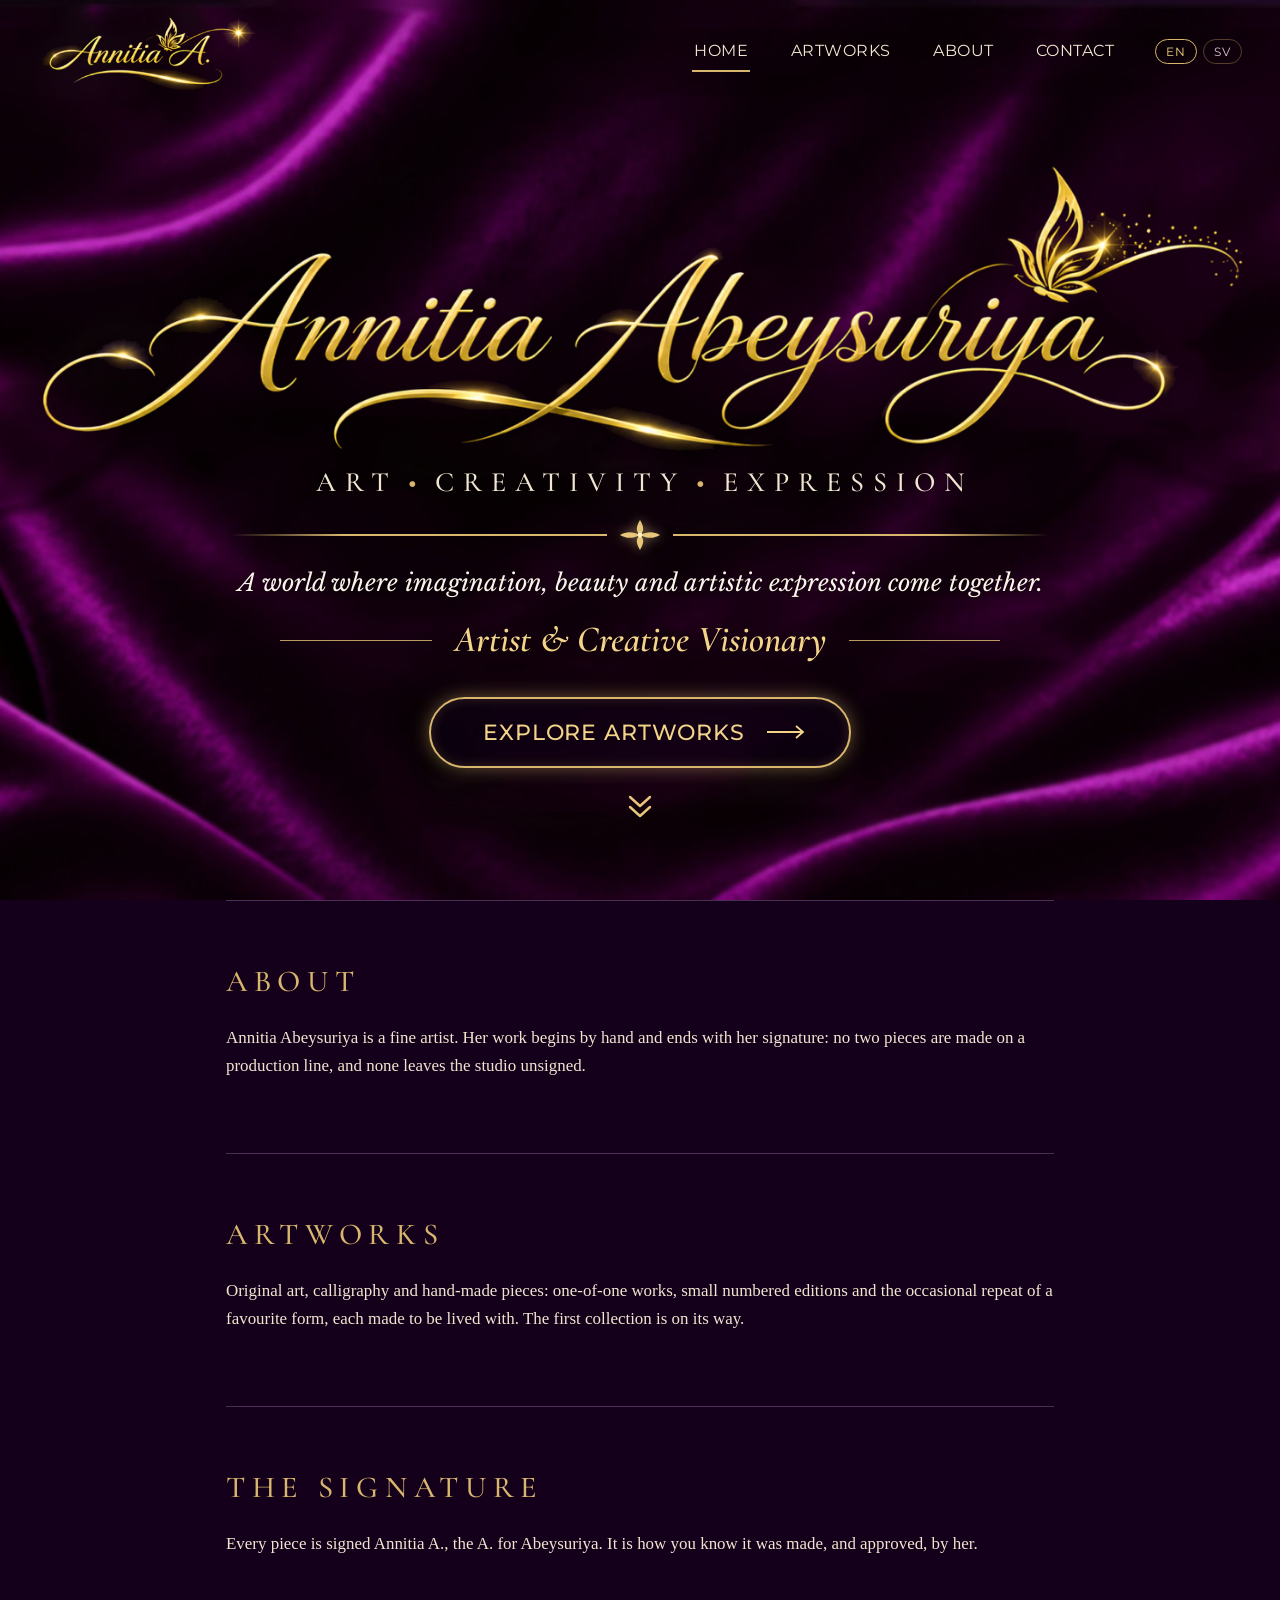
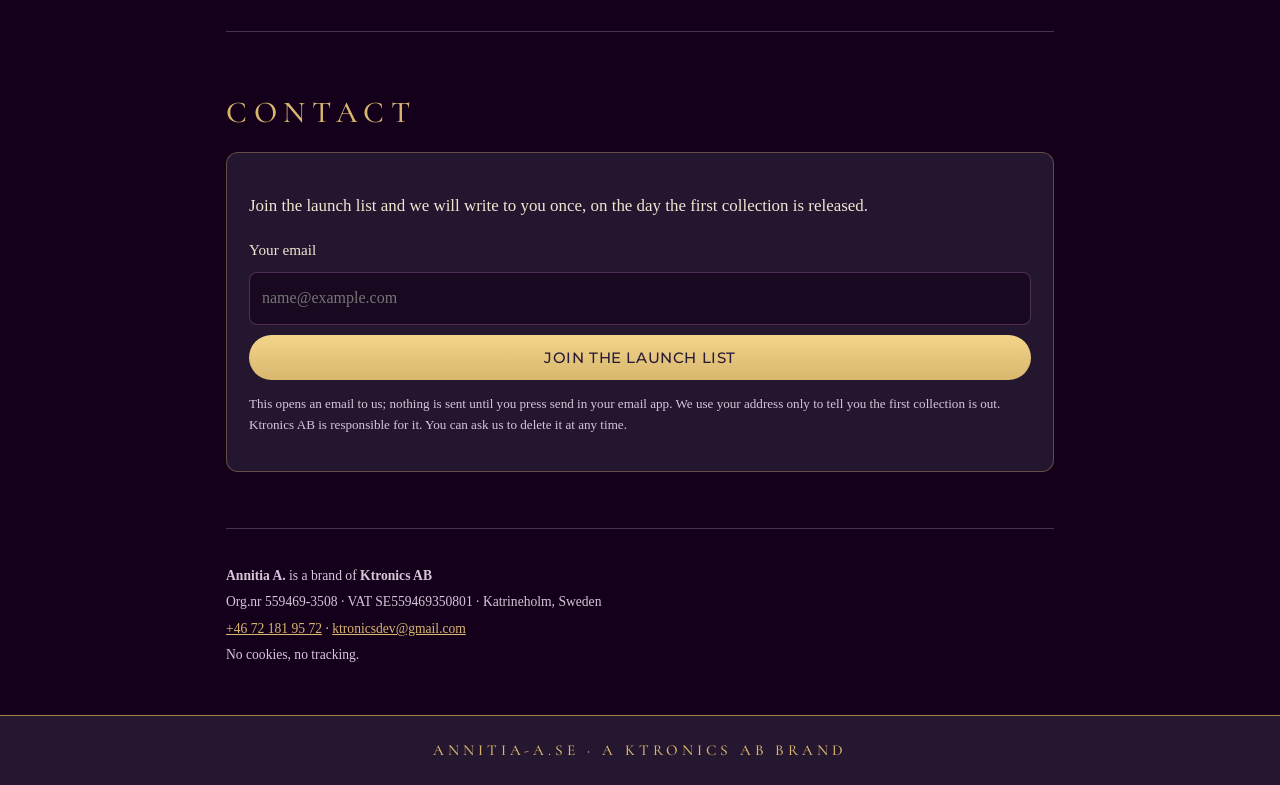
==== index.html @ 3775b886 "Main address annitia-a.se (www redirects); shown in the bottom band" ====
<!doctype html>
<html lang="en">
<head>
<meta charset="utf-8">
<meta name="viewport" content="width=device-width, initial-scale=1">
<meta name="theme-color" content="#291B35">
<title>Annitia A. | Annitia Abeysuriya, artist</title>
<meta name="description" content="Annitia A. is the art brand of Annitia Abeysuriya: art, creativity, expression. Original art, calligraphy and hand-made pieces, each one signed. The first collection is on its way. A brand of Ktronics AB, Sweden.">
<meta property="og:title" content="Annitia A. | Annitia Abeysuriya, artist">
<meta property="og:description" content="Art · Creativity · Expression. A world where imagination, beauty and artistic expression come together.">
<meta property="og:type" content="website">
<meta property="og:image" content="https://annitia-a.se/assets/og.jpg">
<meta property="og:image:width" content="1200">
<meta property="og:image:height" content="630">
<meta name="twitter:card" content="summary_large_image">
<meta property="og:url" content="https://annitia-a.se/">
<link rel="canonical" href="https://annitia-a.se/">
<link rel="preload" href="assets/name.webp" as="image" type="image/webp">
<link rel="preload" href="assets/fonts/cormorant-garamond-latin-500-normal.woff2" as="font" type="font/woff2" crossorigin>
<link rel="icon" href="assets/favicon.svg" type="image/svg+xml">
<style>
  @font-face { font-family: "Montserrat"; font-weight: 400; font-style: normal; font-display: swap; src: url("assets/fonts/montserrat-latin-400-normal.woff2") format("woff2"); }
  @font-face { font-family: "Montserrat"; font-weight: 500; font-style: normal; font-display: swap; src: url("assets/fonts/montserrat-latin-500-normal.woff2") format("woff2"); }
  @font-face { font-family: "Cormorant Garamond"; font-weight: 500; font-style: normal; font-display: swap; src: url("assets/fonts/cormorant-garamond-latin-500-normal.woff2") format("woff2"); }
  @font-face { font-family: "Cormorant Garamond"; font-weight: 600; font-style: italic; font-display: swap; src: url("assets/fonts/cormorant-garamond-latin-600-italic.woff2") format("woff2"); }
  @font-face { font-family: "Libre Baskerville"; font-weight: 400; font-style: italic; font-display: swap; src: url("assets/fonts/libre-baskerville-latin-400-italic.woff2") format("woff2"); }

  :root {
    --plum: #291B35;
    --amethyst: #56365F;
    --gold: #D8B66E;
    --gold-hi: #F3D58A;
    --ivory: #F0E5D1;
    --muted: #d6c6d8;
    --line: rgba(86,54,95,.85);
    --sans: "Montserrat", "Segoe UI", Arial, sans-serif;
    --caps: "Cormorant Garamond", Garamond, Georgia, serif;
    --ital: "Libre Baskerville", Georgia, serif;
  }
  * { box-sizing: border-box; }
  html { scroll-behavior: smooth; background: #14001a; }
  body { margin: 0; color: var(--ivory); font-family: Georgia, "Times New Roman", serif; line-height: 1.65; -webkit-text-size-adjust: 100%; }
  body::before { content: ""; position: fixed; inset: 0; z-index: -1; background: url("assets/velvet.jpg") center/cover no-repeat; }
  @media (max-aspect-ratio: 1/1) { body::before { background-image: url("assets/velvet-portrait.jpg"); } }
  a { color: var(--gold); }
  [hidden] { display: none !important; }

  /* header and nav, laid over the hero */
  .site { position: absolute; top: 0; left: 0; right: 0; z-index: 5; display: flex; align-items: center; justify-content: space-between; padding: 14px clamp(16px, 3vw, 40px); }
  .site .logo { display: block; width: clamp(130px, 17vw, 250px); }
  .site .logo img { display: block; width: 100%; height: auto; }
  .nav { display: flex; align-items: center; gap: clamp(18px, 3vw, 44px); }
  .nav a { font-family: var(--sans); font-weight: 400; font-size: 1.02rem; letter-spacing: .03em; text-transform: uppercase; color: var(--ivory); text-decoration: none; padding: 6px 2px; border-bottom: 2px solid transparent; }
  .nav a:hover, .nav a[aria-current="page"] { border-bottom-color: var(--gold); }
  .lang { display: flex; gap: 6px; }
  .lang button { font-family: var(--sans); font-size: .75rem; letter-spacing: .08em; background: none; color: var(--muted); border: 1px solid rgba(216,182,110,.35); border-radius: 999px; padding: 4px 10px; cursor: pointer; }
  .lang button[aria-pressed="true"] { color: var(--gold-hi); border-color: var(--gold); }
  .menu-btn { display: none; background: none; border: 0; padding: 8px; cursor: pointer; }
  .menu-btn span { display: block; width: 28px; height: 2px; margin: 6px 0; background: var(--ivory); }
  @media (max-width: 820px) {
    .menu-btn { display: block; }
    .nav { display: none; position: absolute; top: 100%; right: 12px; left: 12px; flex-direction: column; align-items: stretch; gap: 0; padding: 10px 18px 16px; background: rgba(28,4,36,.96); border: 1px solid rgba(216,182,110,.35); border-radius: 12px; }
    .nav.open { display: flex; }
    .nav a { padding: 12px 0; border-bottom: 1px solid rgba(86,54,95,.7); }
    .nav a[aria-current="page"] { border-bottom-color: rgba(86,54,95,.7); color: var(--gold-hi); }
    .lang { padding-top: 12px; }
  }

  /* hero: the name alone in the middle row = the centre of the first screen */
  .hero { min-height: 100svh; display: flex; flex-direction: column; align-items: center; justify-content: center; padding: 104px 16px 28px; text-align: center; }
  .hero h1 { margin: 0; width: min(100%, 1240px, calc((100svh - 450px) * 4.1)); min-width: min(100%, 520px); line-height: 0; }
  .hero h1 img { width: 100%; height: auto; }
  .hero .under { display: flex; flex-direction: column; align-items: center; width: min(100%, 900px); }
  .caps { margin: 4px 0 0; font-family: var(--caps); font-weight: 500; font-size: clamp(.95rem, 2.3vw, 1.75rem); letter-spacing: .32em; text-transform: uppercase; color: var(--ivory); padding-left: .32em; }
  .caps .dot { color: var(--gold); padding: 0 .35em; }
  .orn { display: flex; align-items: center; width: min(100%, 820px); margin: 14px 0 12px; }
  .orn::before, .orn::after { content: ""; flex: 1; height: 1.5px; background: linear-gradient(90deg, transparent, var(--gold) 30%, var(--gold)); }
  .orn::after { background: linear-gradient(90deg, var(--gold), var(--gold) 70%, transparent); }
  .orn svg { width: 46px; height: 32px; margin: 0 10px; flex: none; filter: drop-shadow(0 0 6px rgba(243,213,138,.6)); }
  .lede { margin: 0; font-family: var(--ital); font-style: italic; font-size: clamp(.98rem, 1.85vw, 1.5rem); color: #fbf4ea; text-shadow: 0 1px 2px rgba(0,0,0,.5); }
  .role { display: flex; align-items: center; gap: 22px; width: min(100%, 720px); margin: 8px 0 26px; font-family: var(--caps); font-style: italic; font-weight: 600; font-size: clamp(1.35rem, 2.9vw, 2.3rem); color: var(--gold-hi); white-space: nowrap; }
  .role::before, .role::after { content: ""; flex: 1; height: 1.5px; background: var(--gold); opacity: .85; }
  .cta { display: inline-flex; align-items: center; gap: 22px; font-family: var(--sans); font-weight: 500; font-size: clamp(1rem, 1.7vw, 1.35rem); letter-spacing: .04em; text-transform: uppercase; color: var(--gold-hi); text-decoration: none; padding: 16px 44px 16px 52px; border-radius: 999px; border: 2px solid var(--gold); background: rgba(18,0,24,.55); box-shadow: 0 0 18px rgba(216,182,110,.45), inset 0 0 12px rgba(216,182,110,.18); transition: box-shadow .2s, background .2s; }
  .cta:hover { background: rgba(41,27,53,.75); box-shadow: 0 0 26px rgba(243,213,138,.7), inset 0 0 14px rgba(216,182,110,.25); }
  .cta svg { width: 38px; height: 14px; }
  .down { display: block; margin-top: 22px; width: 34px; height: 34px; }
  @media (max-width: 560px) {
    .hero { padding-top: 90px; }
    .caps { letter-spacing: .2em; padding-left: .2em; }
    .role { gap: 12px; margin-bottom: 20px; }
    .cta { padding: 13px 26px 13px 32px; gap: 14px; }
  }

  /* content below the hero */
  .wrap { max-width: 860px; margin: 0 auto; padding: 0 16px; }
  section { padding: 56px 0; border-top: 1px solid var(--line); }
  h2 { font-family: var(--caps); font-weight: 500; font-size: clamp(1.4rem, 3vw, 1.9rem); letter-spacing: .22em; text-transform: uppercase; margin: 0 0 14px; color: var(--gold); }
  section p { font-size: 1.06rem; color: var(--ivory); }
  .card { background: rgba(41,27,53,.84); border: 1px solid rgba(216,182,110,.35); border-radius: 12px; padding: 22px; }
  form { display: flex; flex-direction: column; gap: 10px; }
  label { font-size: .95rem; }
  input[type=email] { font: inherit; padding: 12px; border-radius: 8px; border: 1px solid var(--line); background: rgba(18,0,24,.6); color: var(--ivory); width: 100%; }
  .btn { font-family: var(--sans); font-weight: 500; letter-spacing: .04em; text-transform: uppercase; font-size: .95rem; cursor: pointer; color: var(--plum); background: linear-gradient(180deg, var(--gold-hi), var(--gold)); border: 0; border-radius: 999px; padding: 13px 18px; }
  .small { font-size: .82rem !important; color: var(--muted) !important; }
  footer { padding: 32px 0 44px; font-size: .85rem; color: var(--muted); border-top: 1px solid var(--line); }
  footer p { margin: 4px 0; }
  .band { padding: 22px 16px; text-align: center; border-top: 1px solid #a8853f; background: rgba(41,27,53,.86); font-family: var(--caps); font-weight: 500; letter-spacing: .26em; text-transform: uppercase; font-size: .95rem; color: var(--gold); }
</style>
</head>
<body id="top">
<header class="site">
  <a class="logo" href="#top" aria-label="Annitia A., home"><img src="assets/logo-a.webp" width="345" height="120" alt="Annitia A."></a>
  <button class="menu-btn" type="button" aria-label="Menu" aria-expanded="false" aria-controls="nav"><span></span><span></span><span></span></button>
  <nav class="nav" id="nav">
    <a href="#top" aria-current="page" data-en="Home" data-sv="Hem">Home</a>
    <a href="#work" data-en="Artworks" data-sv="Verk">Artworks</a>
    <a href="#about" data-en="About" data-sv="Om">About</a>
    <a href="#join" data-en="Contact" data-sv="Kontakt">Contact</a>
    <div class="lang" role="group" aria-label="Language">
      <button type="button" id="b-en" aria-pressed="true">EN</button>
      <button type="button" id="b-sv" aria-pressed="false">SV</button>
    </div>
  </nav>
</header>

<main>
  <div class="hero">
    <h1><img src="assets/name.webp" width="1445" height="353" alt="Annitia Abeysuriya" fetchpriority="high"></h1>
    <div class="under">
      <p class="caps"><span data-en="Art" data-sv="Konst">Art</span><span class="dot">•</span><span data-en="Creativity" data-sv="Kreativitet">Creativity</span><span class="dot">•</span><span data-en="Expression" data-sv="Uttryck">Expression</span></p>
      <div class="orn" aria-hidden="true">
        <svg viewBox="0 0 46 32"><g fill="#E9C77A"><path d="M23 1 C27 8 27.5 12 23 16 C18.5 12 19 8 23 1Z"/><path d="M23 31 C19 24 18.5 20 23 16 C27.5 20 27 24 23 31Z"/><path d="M3 16 C9 12.5 15 12 23 16 C15 20 9 19.5 3 16Z"/><path d="M43 16 C37 19.5 31 20 23 16 C31 12 37 12.5 43 16Z"/><circle cx="23" cy="16" r="2.4" fill="#FFF1C4"/></g></svg>
      </div>
      <p class="lede" data-en="A world where imagination, beauty and artistic expression come together." data-sv="En värld där fantasi, skönhet och konstnärligt uttryck möts.">A world where imagination, beauty and artistic expression come together.</p>
      <p class="role" data-en="Artist &amp; Creative Visionary" data-sv="Konstnär &amp; kreativ visionär">Artist &amp; Creative Visionary</p>
      <a class="cta" href="#work"><span data-en="Explore artworks" data-sv="Upptäck verken">Explore artworks</span><svg viewBox="0 0 38 14" aria-hidden="true"><path d="M0 7 H35 M29 1 L36 7 L29 13" fill="none" stroke="#F3D58A" stroke-width="1.8"/></svg></a>
      <a class="down" href="#about" aria-label="Scroll down"><svg viewBox="0 0 34 34" aria-hidden="true"><path d="M7 7 L17 16 L27 7 M7 17 L17 26 L27 17" fill="none" stroke="#E9C77A" stroke-width="2.4" stroke-linecap="round" stroke-linejoin="round"/></svg></a>
    </div>
  </div>

  <div class="wrap">
    <section id="about">
      <h2 data-en="About" data-sv="Om">About</h2>
      <p data-en="Annitia Abeysuriya is a fine artist. Her work begins by hand and ends with her signature: no two pieces are made on a production line, and none leaves the studio unsigned."
         data-sv="Annitia Abeysuriya är konstnär. Hennes arbete börjar för hand och slutar med hennes signatur: inga två verk görs på löpande band, och inget lämnar ateljén osignerat.">Annitia Abeysuriya is a fine artist. Her work begins by hand and ends with her signature: no two pieces are made on a production line, and none leaves the studio unsigned.</p>
    </section>

    <section id="work">
      <h2 data-en="Artworks" data-sv="Verk">Artworks</h2>
      <p data-en="Original art, calligraphy and hand-made pieces: one-of-one works, small numbered editions and the occasional repeat of a favourite form, each made to be lived with. The first collection is on its way."
         data-sv="Originalkonst, kalligrafi och handgjorda verk: unika verk, små numrerade upplagor och ibland en återkomst av en älskad form, alla gjorda för att levas med. Den första kollektionen är på väg.">Original art, calligraphy and hand-made pieces: one-of-one works, small numbered editions and the occasional repeat of a favourite form, each made to be lived with. The first collection is on its way.</p>
    </section>

    <section id="signature">
      <h2 data-en="The signature" data-sv="Signaturen">The signature</h2>
      <p data-en="Every piece is signed Annitia A., the A. for Abeysuriya. It is how you know it was made, and approved, by her."
         data-sv="Varje verk är signerat Annitia A., där A. står för Abeysuriya. Så vet du att det är gjort, och godkänt, av henne.">Every piece is signed Annitia A., the A. for Abeysuriya. It is how you know it was made, and approved, by her.</p>
    </section>

    <section id="join">
      <h2 data-en="Contact" data-sv="Kontakt">Contact</h2>
      <div class="card">
        <p data-en="Join the launch list and we will write to you once, on the day the first collection is released."
           data-sv="Gå med i listan så skriver vi till dig en gång, den dag den första kollektionen släpps.">Join the launch list and we will write to you once, on the day the first collection is released.</p>
        <form id="join-form">
          <label for="email" data-en="Your email" data-sv="Din e-postadress">Your email</label>
          <input id="email" type="email" required autocomplete="email" inputmode="email" placeholder="name@example.com">
          <button class="btn" type="submit" data-en="Join the launch list" data-sv="Gå med i listan">Join the launch list</button>
        </form>
        <p class="small" data-en="This opens an email to us; nothing is sent until you press send in your email app. We use your address only to tell you the first collection is out. Ktronics AB is responsible for it. You can ask us to delete it at any time."
           data-sv="Detta öppnar ett e-postmeddelande till oss; inget skickas förrän du trycker på skicka i din e-postapp. Vi använder din adress bara för att berätta att den första kollektionen är ute. Ktronics AB är ansvarig för den. Du kan när som helst be oss radera den.">This opens an email to us; nothing is sent until you press send in your email app. We use your address only to tell you the first collection is out. Ktronics AB is responsible for it. You can ask us to delete it at any time.</p>
      </div>
    </section>

    <section id="follow" hidden>
      <h2 data-en="Follow" data-sv="Följ">Follow</h2>
      <p><a id="fb" href="#" rel="noopener">Facebook</a></p>
    </section>

    <footer>
      <p><strong>Annitia A.</strong> <span data-en="is a brand of" data-sv="är ett varumärke som tillhör">is a brand of</span> <strong>Ktronics AB</strong></p>
      <p>Org.nr 559469-3508 · VAT SE559469350801 · Katrineholm, Sweden</p>
      <p><a href="tel:+46721819572">+46 72 181 95 72</a> · <a href="mailto:ktronicsdev@gmail.com">ktronicsdev@gmail.com</a></p>
      <p data-en="No cookies, no tracking." data-sv="Inga kakor, ingen spårning.">No cookies, no tracking.</p>
    </footer>
  </div>
</main>
<div class="band">annitia-a.se · <span data-en="A Ktronics AB brand" data-sv="Ett varumärke från Ktronics AB">A Ktronics AB brand</span></div>

<script>
(function () {
  function setLang(l) {
    document.documentElement.lang = l;
    document.querySelectorAll("[data-" + l + "]").forEach(function (el) {
      el.textContent = el.getAttribute("data-" + l);
    });
    document.getElementById("b-en").setAttribute("aria-pressed", l === "en");
    document.getElementById("b-sv").setAttribute("aria-pressed", l === "sv");
  }
  document.getElementById("b-en").addEventListener("click", function () { setLang("en"); });
  document.getElementById("b-sv").addEventListener("click", function () { setLang("sv"); });
  if ((navigator.language || "").toLowerCase().indexOf("sv") === 0) setLang("sv");

  var btn = document.querySelector(".menu-btn"), nav = document.getElementById("nav");
  btn.addEventListener("click", function () {
    var open = nav.classList.toggle("open");
    btn.setAttribute("aria-expanded", open);
  });
  nav.addEventListener("click", function (e) {
    if (e.target.tagName === "A") { nav.classList.remove("open"); btn.setAttribute("aria-expanded", "false"); }
  });

  document.getElementById("join-form").addEventListener("submit", function (e) {
    e.preventDefault();
    var m = document.getElementById("email").value.trim();
    if (!m) return;
    var subj = encodeURIComponent("Launch list: Annitia A.");
    var body = encodeURIComponent("Please add this address to the launch list: " + m);
    window.location.href = "mailto:ktronicsdev@gmail.com?subject=" + subj + "&body=" + body;
  });
})();
</script>
</body>
</html>
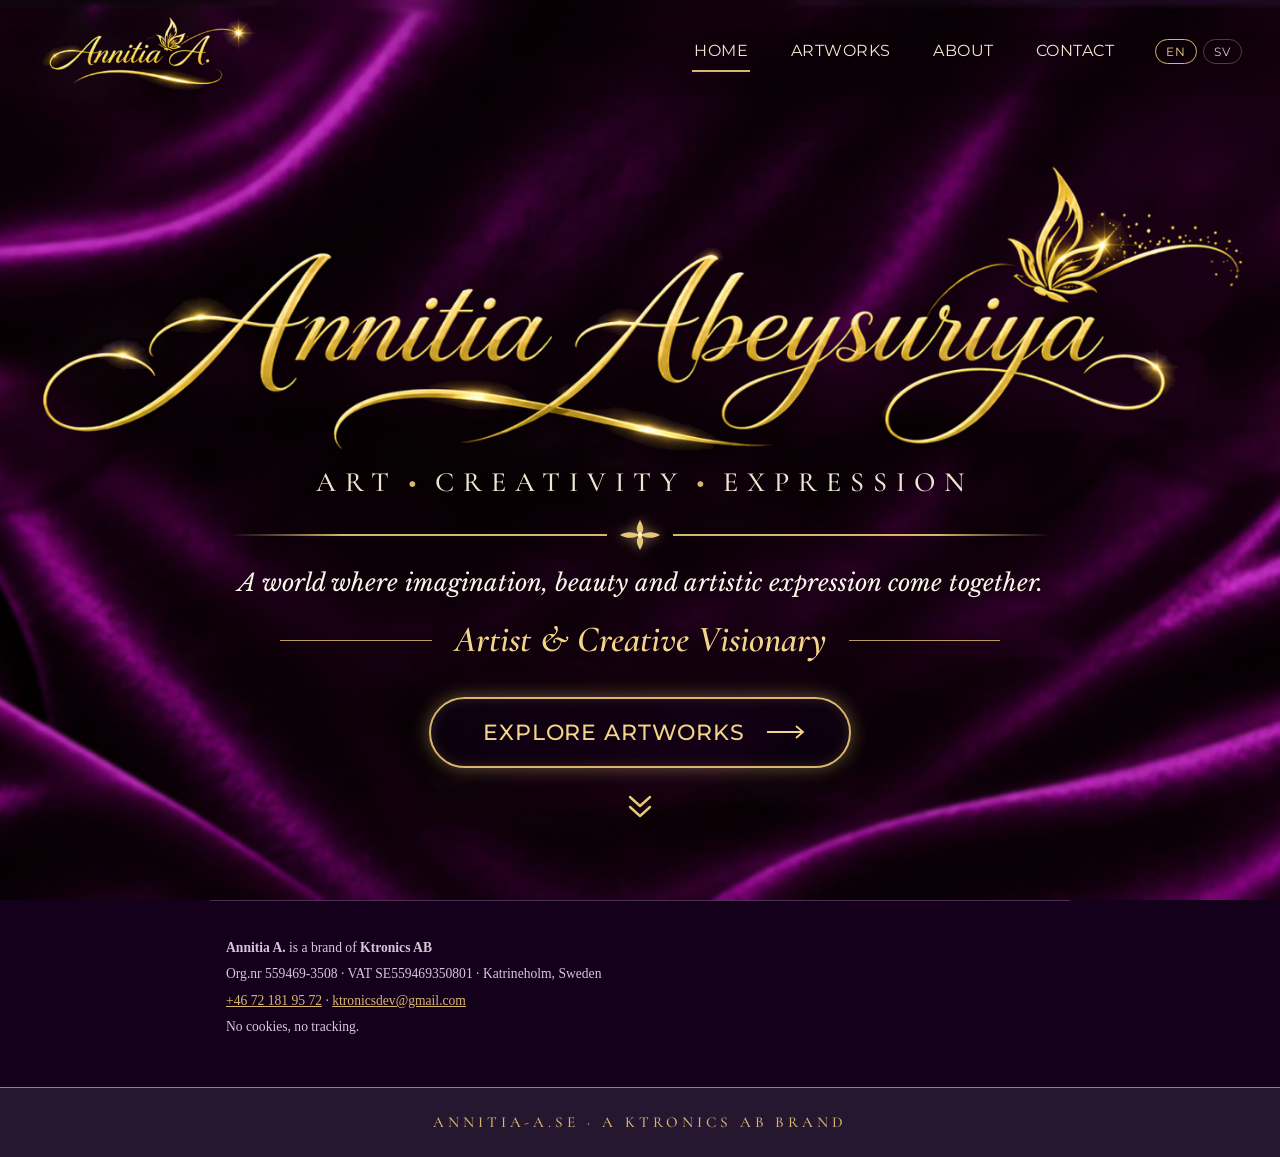
==== commit af050d59: "Real pages for every link: /artworks/, /about/, /contact/ and a 404 The menu, logo, Explore artworks" ====
--- a/index.html
+++ b/index.html
@@ -6,6 +6,9 @@
 <meta name="theme-color" content="#291B35">
 <title>Annitia A. | Annitia Abeysuriya, artist</title>
 <meta name="description" content="Annitia A. is the art brand of Annitia Abeysuriya: art, creativity, expression. Original art, calligraphy and hand-made pieces, each one signed. The first collection is on its way. A brand of Ktronics AB, Sweden.">
+<meta property="og:url" content="https://annitia-a.se/">
+<link rel="canonical" href="https://annitia-a.se/">
+<link rel="preload" href="/assets/name.webp" as="image" type="image/webp">
 <meta property="og:title" content="Annitia A. | Annitia Abeysuriya, artist">
 <meta property="og:description" content="Art · Creativity · Expression. A world where imagination, beauty and artistic expression come together.">
 <meta property="og:type" content="website">
@@ -13,109 +16,20 @@
 <meta property="og:image:width" content="1200">
 <meta property="og:image:height" content="630">
 <meta name="twitter:card" content="summary_large_image">
-<meta property="og:url" content="https://annitia-a.se/">
-<link rel="canonical" href="https://annitia-a.se/">
-<link rel="preload" href="assets/name.webp" as="image" type="image/webp">
-<link rel="preload" href="assets/fonts/cormorant-garamond-latin-500-normal.woff2" as="font" type="font/woff2" crossorigin>
-<link rel="icon" href="assets/favicon.svg" type="image/svg+xml">
-<style>
-  @font-face { font-family: "Montserrat"; font-weight: 400; font-style: normal; font-display: swap; src: url("assets/fonts/montserrat-latin-400-normal.woff2") format("woff2"); }
-  @font-face { font-family: "Montserrat"; font-weight: 500; font-style: normal; font-display: swap; src: url("assets/fonts/montserrat-latin-500-normal.woff2") format("woff2"); }
-  @font-face { font-family: "Cormorant Garamond"; font-weight: 500; font-style: normal; font-display: swap; src: url("assets/fonts/cormorant-garamond-latin-500-normal.woff2") format("woff2"); }
-  @font-face { font-family: "Cormorant Garamond"; font-weight: 600; font-style: italic; font-display: swap; src: url("assets/fonts/cormorant-garamond-latin-600-italic.woff2") format("woff2"); }
-  @font-face { font-family: "Libre Baskerville"; font-weight: 400; font-style: italic; font-display: swap; src: url("assets/fonts/libre-baskerville-latin-400-italic.woff2") format("woff2"); }
-
-  :root {
-    --plum: #291B35;
-    --amethyst: #56365F;
-    --gold: #D8B66E;
-    --gold-hi: #F3D58A;
-    --ivory: #F0E5D1;
-    --muted: #d6c6d8;
-    --line: rgba(86,54,95,.85);
-    --sans: "Montserrat", "Segoe UI", Arial, sans-serif;
-    --caps: "Cormorant Garamond", Garamond, Georgia, serif;
-    --ital: "Libre Baskerville", Georgia, serif;
-  }
-  * { box-sizing: border-box; }
-  html { scroll-behavior: smooth; background: #14001a; }
-  body { margin: 0; color: var(--ivory); font-family: Georgia, "Times New Roman", serif; line-height: 1.65; -webkit-text-size-adjust: 100%; }
-  body::before { content: ""; position: fixed; inset: 0; z-index: -1; background: url("assets/velvet.jpg") center/cover no-repeat; }
-  @media (max-aspect-ratio: 1/1) { body::before { background-image: url("assets/velvet-portrait.jpg"); } }
-  a { color: var(--gold); }
-  [hidden] { display: none !important; }
-
-  /* header and nav, laid over the hero */
-  .site { position: absolute; top: 0; left: 0; right: 0; z-index: 5; display: flex; align-items: center; justify-content: space-between; padding: 14px clamp(16px, 3vw, 40px); }
-  .site .logo { display: block; width: clamp(130px, 17vw, 250px); }
-  .site .logo img { display: block; width: 100%; height: auto; }
-  .nav { display: flex; align-items: center; gap: clamp(18px, 3vw, 44px); }
-  .nav a { font-family: var(--sans); font-weight: 400; font-size: 1.02rem; letter-spacing: .03em; text-transform: uppercase; color: var(--ivory); text-decoration: none; padding: 6px 2px; border-bottom: 2px solid transparent; }
-  .nav a:hover, .nav a[aria-current="page"] { border-bottom-color: var(--gold); }
-  .lang { display: flex; gap: 6px; }
-  .lang button { font-family: var(--sans); font-size: .75rem; letter-spacing: .08em; background: none; color: var(--muted); border: 1px solid rgba(216,182,110,.35); border-radius: 999px; padding: 4px 10px; cursor: pointer; }
-  .lang button[aria-pressed="true"] { color: var(--gold-hi); border-color: var(--gold); }
-  .menu-btn { display: none; background: none; border: 0; padding: 8px; cursor: pointer; }
-  .menu-btn span { display: block; width: 28px; height: 2px; margin: 6px 0; background: var(--ivory); }
-  @media (max-width: 820px) {
-    .menu-btn { display: block; }
-    .nav { display: none; position: absolute; top: 100%; right: 12px; left: 12px; flex-direction: column; align-items: stretch; gap: 0; padding: 10px 18px 16px; background: rgba(28,4,36,.96); border: 1px solid rgba(216,182,110,.35); border-radius: 12px; }
-    .nav.open { display: flex; }
-    .nav a { padding: 12px 0; border-bottom: 1px solid rgba(86,54,95,.7); }
-    .nav a[aria-current="page"] { border-bottom-color: rgba(86,54,95,.7); color: var(--gold-hi); }
-    .lang { padding-top: 12px; }
-  }
-
-  /* hero: the name alone in the middle row = the centre of the first screen */
-  .hero { min-height: 100svh; display: flex; flex-direction: column; align-items: center; justify-content: center; padding: 104px 16px 28px; text-align: center; }
-  .hero h1 { margin: 0; width: min(100%, 1240px, calc((100svh - 450px) * 4.1)); min-width: min(100%, 520px); line-height: 0; }
-  .hero h1 img { width: 100%; height: auto; }
-  .hero .under { display: flex; flex-direction: column; align-items: center; width: min(100%, 900px); }
-  .caps { margin: 4px 0 0; font-family: var(--caps); font-weight: 500; font-size: clamp(.95rem, 2.3vw, 1.75rem); letter-spacing: .32em; text-transform: uppercase; color: var(--ivory); padding-left: .32em; }
-  .caps .dot { color: var(--gold); padding: 0 .35em; }
-  .orn { display: flex; align-items: center; width: min(100%, 820px); margin: 14px 0 12px; }
-  .orn::before, .orn::after { content: ""; flex: 1; height: 1.5px; background: linear-gradient(90deg, transparent, var(--gold) 30%, var(--gold)); }
-  .orn::after { background: linear-gradient(90deg, var(--gold), var(--gold) 70%, transparent); }
-  .orn svg { width: 46px; height: 32px; margin: 0 10px; flex: none; filter: drop-shadow(0 0 6px rgba(243,213,138,.6)); }
-  .lede { margin: 0; font-family: var(--ital); font-style: italic; font-size: clamp(.98rem, 1.85vw, 1.5rem); color: #fbf4ea; text-shadow: 0 1px 2px rgba(0,0,0,.5); }
-  .role { display: flex; align-items: center; gap: 22px; width: min(100%, 720px); margin: 8px 0 26px; font-family: var(--caps); font-style: italic; font-weight: 600; font-size: clamp(1.35rem, 2.9vw, 2.3rem); color: var(--gold-hi); white-space: nowrap; }
-  .role::before, .role::after { content: ""; flex: 1; height: 1.5px; background: var(--gold); opacity: .85; }
-  .cta { display: inline-flex; align-items: center; gap: 22px; font-family: var(--sans); font-weight: 500; font-size: clamp(1rem, 1.7vw, 1.35rem); letter-spacing: .04em; text-transform: uppercase; color: var(--gold-hi); text-decoration: none; padding: 16px 44px 16px 52px; border-radius: 999px; border: 2px solid var(--gold); background: rgba(18,0,24,.55); box-shadow: 0 0 18px rgba(216,182,110,.45), inset 0 0 12px rgba(216,182,110,.18); transition: box-shadow .2s, background .2s; }
-  .cta:hover { background: rgba(41,27,53,.75); box-shadow: 0 0 26px rgba(243,213,138,.7), inset 0 0 14px rgba(216,182,110,.25); }
-  .cta svg { width: 38px; height: 14px; }
-  .down { display: block; margin-top: 22px; width: 34px; height: 34px; }
-  @media (max-width: 560px) {
-    .hero { padding-top: 90px; }
-    .caps { letter-spacing: .2em; padding-left: .2em; }
-    .role { gap: 12px; margin-bottom: 20px; }
-    .cta { padding: 13px 26px 13px 32px; gap: 14px; }
-  }
-
-  /* content below the hero */
-  .wrap { max-width: 860px; margin: 0 auto; padding: 0 16px; }
-  section { padding: 56px 0; border-top: 1px solid var(--line); }
-  h2 { font-family: var(--caps); font-weight: 500; font-size: clamp(1.4rem, 3vw, 1.9rem); letter-spacing: .22em; text-transform: uppercase; margin: 0 0 14px; color: var(--gold); }
-  section p { font-size: 1.06rem; color: var(--ivory); }
-  .card { background: rgba(41,27,53,.84); border: 1px solid rgba(216,182,110,.35); border-radius: 12px; padding: 22px; }
-  form { display: flex; flex-direction: column; gap: 10px; }
-  label { font-size: .95rem; }
-  input[type=email] { font: inherit; padding: 12px; border-radius: 8px; border: 1px solid var(--line); background: rgba(18,0,24,.6); color: var(--ivory); width: 100%; }
-  .btn { font-family: var(--sans); font-weight: 500; letter-spacing: .04em; text-transform: uppercase; font-size: .95rem; cursor: pointer; color: var(--plum); background: linear-gradient(180deg, var(--gold-hi), var(--gold)); border: 0; border-radius: 999px; padding: 13px 18px; }
-  .small { font-size: .82rem !important; color: var(--muted) !important; }
-  footer { padding: 32px 0 44px; font-size: .85rem; color: var(--muted); border-top: 1px solid var(--line); }
-  footer p { margin: 4px 0; }
-  .band { padding: 22px 16px; text-align: center; border-top: 1px solid #a8853f; background: rgba(41,27,53,.86); font-family: var(--caps); font-weight: 500; letter-spacing: .26em; text-transform: uppercase; font-size: .95rem; color: var(--gold); }
-</style>
+<link rel="preload" href="/assets/fonts/cormorant-garamond-latin-500-normal.woff2" as="font" type="font/woff2" crossorigin>
+<link rel="icon" href="/assets/favicon.svg" type="image/svg+xml">
+<link rel="stylesheet" href="/assets/site.css">
 </head>
-<body id="top">
+<body class="home">
+<!-- Generated by _src/build.py from _src/pages/home.html; edit that file and rebuild -->
 <header class="site">
-  <a class="logo" href="#top" aria-label="Annitia A., home"><img src="assets/logo-a.webp" width="345" height="120" alt="Annitia A."></a>
+  <a class="logo" href="/" aria-label="Annitia A., home"><img src="/assets/logo-a.webp" width="345" height="120" alt="Annitia A."></a>
   <button class="menu-btn" type="button" aria-label="Menu" aria-expanded="false" aria-controls="nav"><span></span><span></span><span></span></button>
   <nav class="nav" id="nav">
-    <a href="#top" aria-current="page" data-en="Home" data-sv="Hem">Home</a>
-    <a href="#work" data-en="Artworks" data-sv="Verk">Artworks</a>
-    <a href="#about" data-en="About" data-sv="Om">About</a>
-    <a href="#join" data-en="Contact" data-sv="Kontakt">Contact</a>
+    <a href="/" aria-current="page" data-en="Home" data-sv="Hem">Home</a>
+    <a href="/artworks/" data-en="Artworks" data-sv="Verk">Artworks</a>
+    <a href="/about/" data-en="About" data-sv="Om">About</a>
+    <a href="/contact/" data-en="Contact" data-sv="Kontakt">Contact</a>
     <div class="lang" role="group" aria-label="Language">
       <button type="button" id="b-en" aria-pressed="true">EN</button>
       <button type="button" id="b-sv" aria-pressed="false">SV</button>
@@ -125,100 +39,26 @@
 
 <main>
   <div class="hero">
-    <h1><img src="assets/name.webp" width="1445" height="353" alt="Annitia Abeysuriya" fetchpriority="high"></h1>
+    <h1><img src="/assets/name.webp" width="1445" height="353" alt="Annitia Abeysuriya" fetchpriority="high"></h1>
     <div class="under">
       <p class="caps"><span data-en="Art" data-sv="Konst">Art</span><span class="dot">•</span><span data-en="Creativity" data-sv="Kreativitet">Creativity</span><span class="dot">•</span><span data-en="Expression" data-sv="Uttryck">Expression</span></p>
-      <div class="orn" aria-hidden="true">
-        <svg viewBox="0 0 46 32"><g fill="#E9C77A"><path d="M23 1 C27 8 27.5 12 23 16 C18.5 12 19 8 23 1Z"/><path d="M23 31 C19 24 18.5 20 23 16 C27.5 20 27 24 23 31Z"/><path d="M3 16 C9 12.5 15 12 23 16 C15 20 9 19.5 3 16Z"/><path d="M43 16 C37 19.5 31 20 23 16 C31 12 37 12.5 43 16Z"/><circle cx="23" cy="16" r="2.4" fill="#FFF1C4"/></g></svg>
-      </div>
+      <div class="orn" aria-hidden="true"><svg viewBox="0 0 46 32"><g fill="#E9C77A"><path d="M23 1 C27 8 27.5 12 23 16 C18.5 12 19 8 23 1Z"/><path d="M23 31 C19 24 18.5 20 23 16 C27.5 20 27 24 23 31Z"/><path d="M3 16 C9 12.5 15 12 23 16 C15 20 9 19.5 3 16Z"/><path d="M43 16 C37 19.5 31 20 23 16 C31 12 37 12.5 43 16Z"/><circle cx="23" cy="16" r="2.4" fill="#FFF1C4"/></g></svg></div>
       <p class="lede" data-en="A world where imagination, beauty and artistic expression come together." data-sv="En värld där fantasi, skönhet och konstnärligt uttryck möts.">A world where imagination, beauty and artistic expression come together.</p>
       <p class="role" data-en="Artist &amp; Creative Visionary" data-sv="Konstnär &amp; kreativ visionär">Artist &amp; Creative Visionary</p>
-      <a class="cta" href="#work"><span data-en="Explore artworks" data-sv="Upptäck verken">Explore artworks</span><svg viewBox="0 0 38 14" aria-hidden="true"><path d="M0 7 H35 M29 1 L36 7 L29 13" fill="none" stroke="#F3D58A" stroke-width="1.8"/></svg></a>
-      <a class="down" href="#about" aria-label="Scroll down"><svg viewBox="0 0 34 34" aria-hidden="true"><path d="M7 7 L17 16 L27 7 M7 17 L17 26 L27 17" fill="none" stroke="#E9C77A" stroke-width="2.4" stroke-linecap="round" stroke-linejoin="round"/></svg></a>
+      <a class="cta" href="/artworks/"><span data-en="Explore artworks" data-sv="Upptäck verken">Explore artworks</span><svg viewBox="0 0 38 14" aria-hidden="true"><path d="M0 7 H35 M29 1 L36 7 L29 13" fill="none" stroke="#F3D58A" stroke-width="1.8"/></svg></a>
+      <a class="down" href="/about/" aria-label="About Annitia"><svg viewBox="0 0 34 34" aria-hidden="true"><path d="M7 7 L17 16 L27 7 M7 17 L17 26 L27 17" fill="none" stroke="#E9C77A" stroke-width="2.4" stroke-linecap="round" stroke-linejoin="round"/></svg></a>
     </div>
   </div>
+</main>
 
-  <div class="wrap">
-    <section id="about">
-      <h2 data-en="About" data-sv="Om">About</h2>
-      <p data-en="Annitia Abeysuriya is a fine artist. Her work begins by hand and ends with her signature: no two pieces are made on a production line, and none leaves the studio unsigned."
-         data-sv="Annitia Abeysuriya är konstnär. Hennes arbete börjar för hand och slutar med hennes signatur: inga två verk görs på löpande band, och inget lämnar ateljén osignerat.">Annitia Abeysuriya is a fine artist. Her work begins by hand and ends with her signature: no two pieces are made on a production line, and none leaves the studio unsigned.</p>
-    </section>
-
-    <section id="work">
-      <h2 data-en="Artworks" data-sv="Verk">Artworks</h2>
-      <p data-en="Original art, calligraphy and hand-made pieces: one-of-one works, small numbered editions and the occasional repeat of a favourite form, each made to be lived with. The first collection is on its way."
-         data-sv="Originalkonst, kalligrafi och handgjorda verk: unika verk, små numrerade upplagor och ibland en återkomst av en älskad form, alla gjorda för att levas med. Den första kollektionen är på väg.">Original art, calligraphy and hand-made pieces: one-of-one works, small numbered editions and the occasional repeat of a favourite form, each made to be lived with. The first collection is on its way.</p>
-    </section>
-
-    <section id="signature">
-      <h2 data-en="The signature" data-sv="Signaturen">The signature</h2>
-      <p data-en="Every piece is signed Annitia A., the A. for Abeysuriya. It is how you know it was made, and approved, by her."
-         data-sv="Varje verk är signerat Annitia A., där A. står för Abeysuriya. Så vet du att det är gjort, och godkänt, av henne.">Every piece is signed Annitia A., the A. for Abeysuriya. It is how you know it was made, and approved, by her.</p>
-    </section>
-
-    <section id="join">
-      <h2 data-en="Contact" data-sv="Kontakt">Contact</h2>
-      <div class="card">
-        <p data-en="Join the launch list and we will write to you once, on the day the first collection is released."
-           data-sv="Gå med i listan så skriver vi till dig en gång, den dag den första kollektionen släpps.">Join the launch list and we will write to you once, on the day the first collection is released.</p>
-        <form id="join-form">
-          <label for="email" data-en="Your email" data-sv="Din e-postadress">Your email</label>
-          <input id="email" type="email" required autocomplete="email" inputmode="email" placeholder="name@example.com">
-          <button class="btn" type="submit" data-en="Join the launch list" data-sv="Gå med i listan">Join the launch list</button>
-        </form>
-        <p class="small" data-en="This opens an email to us; nothing is sent until you press send in your email app. We use your address only to tell you the first collection is out. Ktronics AB is responsible for it. You can ask us to delete it at any time."
-           data-sv="Detta öppnar ett e-postmeddelande till oss; inget skickas förrän du trycker på skicka i din e-postapp. Vi använder din adress bara för att berätta att den första kollektionen är ute. Ktronics AB är ansvarig för den. Du kan när som helst be oss radera den.">This opens an email to us; nothing is sent until you press send in your email app. We use your address only to tell you the first collection is out. Ktronics AB is responsible for it. You can ask us to delete it at any time.</p>
-      </div>
-    </section>
-
-    <section id="follow" hidden>
-      <h2 data-en="Follow" data-sv="Följ">Follow</h2>
-      <p><a id="fb" href="#" rel="noopener">Facebook</a></p>
-    </section>
-
-    <footer>
-      <p><strong>Annitia A.</strong> <span data-en="is a brand of" data-sv="är ett varumärke som tillhör">is a brand of</span> <strong>Ktronics AB</strong></p>
-      <p>Org.nr 559469-3508 · VAT SE559469350801 · Katrineholm, Sweden</p>
-      <p><a href="tel:+46721819572">+46 72 181 95 72</a> · <a href="mailto:ktronicsdev@gmail.com">ktronicsdev@gmail.com</a></p>
-      <p data-en="No cookies, no tracking." data-sv="Inga kakor, ingen spårning.">No cookies, no tracking.</p>
-    </footer>
-  </div>
-</main>
+<footer class="foot">
+  <p><strong>Annitia A.</strong> <span data-en="is a brand of" data-sv="är ett varumärke som tillhör">is a brand of</span> <strong>Ktronics AB</strong></p>
+  <p>Org.nr 559469-3508 · VAT SE559469350801 · Katrineholm, Sweden</p>
+  <p><a href="tel:+46721819572">+46 72 181 95 72</a> · <a href="mailto:ktronicsdev@gmail.com">ktronicsdev@gmail.com</a></p>
+  <p data-en="No cookies, no tracking." data-sv="Inga kakor, ingen spårning.">No cookies, no tracking.</p>
+</footer>
 <div class="band">annitia-a.se · <span data-en="A Ktronics AB brand" data-sv="Ett varumärke från Ktronics AB">A Ktronics AB brand</span></div>
 
-<script>
-(function () {
-  function setLang(l) {
-    document.documentElement.lang = l;
-    document.querySelectorAll("[data-" + l + "]").forEach(function (el) {
-      el.textContent = el.getAttribute("data-" + l);
-    });
-    document.getElementById("b-en").setAttribute("aria-pressed", l === "en");
-    document.getElementById("b-sv").setAttribute("aria-pressed", l === "sv");
-  }
-  document.getElementById("b-en").addEventListener("click", function () { setLang("en"); });
-  document.getElementById("b-sv").addEventListener("click", function () { setLang("sv"); });
-  if ((navigator.language || "").toLowerCase().indexOf("sv") === 0) setLang("sv");
-
-  var btn = document.querySelector(".menu-btn"), nav = document.getElementById("nav");
-  btn.addEventListener("click", function () {
-    var open = nav.classList.toggle("open");
-    btn.setAttribute("aria-expanded", open);
-  });
-  nav.addEventListener("click", function (e) {
-    if (e.target.tagName === "A") { nav.classList.remove("open"); btn.setAttribute("aria-expanded", "false"); }
-  });
-
-  document.getElementById("join-form").addEventListener("submit", function (e) {
-    e.preventDefault();
-    var m = document.getElementById("email").value.trim();
-    if (!m) return;
-    var subj = encodeURIComponent("Launch list: Annitia A.");
-    var body = encodeURIComponent("Please add this address to the launch list: " + m);
-    window.location.href = "mailto:ktronicsdev@gmail.com?subject=" + subj + "&body=" + body;
-  });
-})();
-</script>
+<script src="/assets/site.js"></script>
 </body>
 </html>
--- a/assets/site.css
+++ b/assets/site.css
@@ -0,0 +1,96 @@
+/* Annitia A. site styles. Paths in url() are relative to this file. */
+@font-face { font-family: "Montserrat"; font-weight: 400; font-style: normal; font-display: swap; src: url("fonts/montserrat-latin-400-normal.woff2") format("woff2"); }
+@font-face { font-family: "Montserrat"; font-weight: 500; font-style: normal; font-display: swap; src: url("fonts/montserrat-latin-500-normal.woff2") format("woff2"); }
+@font-face { font-family: "Cormorant Garamond"; font-weight: 500; font-style: normal; font-display: swap; src: url("fonts/cormorant-garamond-latin-500-normal.woff2") format("woff2"); }
+@font-face { font-family: "Cormorant Garamond"; font-weight: 600; font-style: italic; font-display: swap; src: url("fonts/cormorant-garamond-latin-600-italic.woff2") format("woff2"); }
+@font-face { font-family: "Libre Baskerville"; font-weight: 400; font-style: italic; font-display: swap; src: url("fonts/libre-baskerville-latin-400-italic.woff2") format("woff2"); }
+
+:root {
+  --plum: #291B35;
+  --amethyst: #56365F;
+  --gold: #D8B66E;
+  --gold-hi: #F3D58A;
+  --ivory: #F0E5D1;
+  --muted: #d6c6d8;
+  --line: rgba(86,54,95,.85);
+  --sans: "Montserrat", "Segoe UI", Arial, sans-serif;
+  --caps: "Cormorant Garamond", Garamond, Georgia, serif;
+  --ital: "Libre Baskerville", Georgia, serif;
+}
+* { box-sizing: border-box; }
+html { background: #14001a; }
+body { margin: 0; min-height: 100svh; display: flex; flex-direction: column; color: var(--ivory); font-family: Georgia, "Times New Roman", serif; line-height: 1.65; -webkit-text-size-adjust: 100%; }
+body::before { content: ""; position: fixed; inset: 0; z-index: -1; background: url("velvet.jpg") center/cover no-repeat; }
+@media (max-aspect-ratio: 1/1) { body::before { background-image: url("velvet-portrait.jpg"); } }
+main { flex: 1; }
+a { color: var(--gold); }
+[hidden] { display: none !important; }
+
+/* header and nav: laid over the hero on the home page, at the top of the other pages */
+.site { position: relative; z-index: 5; display: flex; align-items: center; justify-content: space-between; padding: 14px clamp(16px, 3vw, 40px); }
+.home .site { position: absolute; top: 0; left: 0; right: 0; }
+.site .logo { display: block; width: clamp(130px, 17vw, 250px); }
+.site .logo img { display: block; width: 100%; height: auto; }
+.nav { display: flex; align-items: center; gap: clamp(18px, 3vw, 44px); }
+.nav a { font-family: var(--sans); font-weight: 400; font-size: 1.02rem; letter-spacing: .03em; text-transform: uppercase; color: var(--ivory); text-decoration: none; padding: 6px 2px; border-bottom: 2px solid transparent; }
+.nav a:hover, .nav a[aria-current="page"] { border-bottom-color: var(--gold); }
+.lang { display: flex; gap: 6px; }
+.lang button { font-family: var(--sans); font-size: .75rem; letter-spacing: .08em; background: none; color: var(--muted); border: 1px solid rgba(216,182,110,.35); border-radius: 999px; padding: 4px 10px; cursor: pointer; }
+.lang button[aria-pressed="true"] { color: var(--gold-hi); border-color: var(--gold); }
+.menu-btn { display: none; background: none; border: 0; padding: 8px; cursor: pointer; }
+.menu-btn span { display: block; width: 28px; height: 2px; margin: 6px 0; background: var(--ivory); }
+@media (max-width: 820px) {
+  .menu-btn { display: block; }
+  .nav { display: none; position: absolute; top: 100%; right: 12px; left: 12px; flex-direction: column; align-items: stretch; gap: 0; padding: 10px 18px 16px; background: rgba(28,4,36,.96); border: 1px solid rgba(216,182,110,.35); border-radius: 12px; }
+  .nav.open { display: flex; }
+  .nav a { padding: 12px 0; border-bottom: 1px solid rgba(86,54,95,.7); }
+  .nav a[aria-current="page"] { border-bottom-color: rgba(86,54,95,.7); color: var(--gold-hi); }
+  .lang { padding-top: 12px; }
+}
+
+/* home hero: the name alone in the middle row = the centre of the first screen */
+.hero { min-height: 100svh; display: flex; flex-direction: column; align-items: center; justify-content: center; padding: 104px 16px 28px; text-align: center; }
+.hero h1 { margin: 0; width: min(100%, 1240px, calc((100svh - 450px) * 4.1)); min-width: min(100%, 520px); line-height: 0; }
+.hero h1 img { width: 100%; height: auto; }
+.hero .under { display: flex; flex-direction: column; align-items: center; width: min(100%, 900px); }
+.caps { margin: 4px 0 0; font-family: var(--caps); font-weight: 500; font-size: clamp(.95rem, 2.3vw, 1.75rem); letter-spacing: .32em; text-transform: uppercase; color: var(--ivory); padding-left: .32em; }
+.caps .dot { color: var(--gold); padding: 0 .35em; }
+.orn { display: flex; align-items: center; width: min(100%, 820px); margin: 14px 0 12px; }
+.orn::before, .orn::after { content: ""; flex: 1; height: 1.5px; background: linear-gradient(90deg, transparent, var(--gold) 30%, var(--gold)); }
+.orn::after { background: linear-gradient(90deg, var(--gold), var(--gold) 70%, transparent); }
+.orn svg { width: 46px; height: 32px; margin: 0 10px; flex: none; filter: drop-shadow(0 0 6px rgba(243,213,138,.6)); }
+.lede { margin: 0; font-family: var(--ital); font-style: italic; font-size: clamp(.98rem, 1.85vw, 1.5rem); color: #fbf4ea; text-shadow: 0 1px 2px rgba(0,0,0,.5); }
+.role { display: flex; align-items: center; gap: 22px; width: min(100%, 720px); margin: 8px 0 26px; font-family: var(--caps); font-style: italic; font-weight: 600; font-size: clamp(1.35rem, 2.9vw, 2.3rem); color: var(--gold-hi); white-space: nowrap; }
+.role::before, .role::after { content: ""; flex: 1; height: 1.5px; background: var(--gold); opacity: .85; }
+.cta { display: inline-flex; align-items: center; gap: 22px; font-family: var(--sans); font-weight: 500; font-size: clamp(1rem, 1.7vw, 1.35rem); letter-spacing: .04em; text-transform: uppercase; color: var(--gold-hi); text-decoration: none; padding: 16px 44px 16px 52px; border-radius: 999px; border: 2px solid var(--gold); background: rgba(18,0,24,.55); box-shadow: 0 0 18px rgba(216,182,110,.45), inset 0 0 12px rgba(216,182,110,.18); transition: box-shadow .2s, background .2s; }
+.cta:hover { background: rgba(41,27,53,.75); box-shadow: 0 0 26px rgba(243,213,138,.7), inset 0 0 14px rgba(216,182,110,.25); }
+.cta svg { width: 38px; height: 14px; }
+.down { display: block; margin-top: 22px; width: 34px; height: 34px; }
+@media (max-width: 560px) {
+  .hero { padding-top: 90px; }
+  .caps { letter-spacing: .2em; padding-left: .2em; }
+  .role { gap: 12px; margin-bottom: 20px; }
+  .cta { padding: 13px 26px 13px 32px; gap: 14px; }
+}
+
+/* inner pages: a gold title with the ornament under it, then the text */
+.page-head { text-align: center; padding: clamp(28px, 6vw, 64px) 16px 0; }
+.page-head h1 { margin: 0; font-family: var(--caps); font-weight: 500; font-size: clamp(1.9rem, 5.4vw, 3.4rem); line-height: 1.2; letter-spacing: .24em; padding-left: .24em; text-transform: uppercase; color: var(--gold-hi); text-shadow: 0 0 18px rgba(243,213,138,.35); }
+.page-head .orn { width: min(100%, 520px); margin: 14px auto 0; }
+.wrap { max-width: 860px; margin: 0 auto; padding: 0 16px 24px; }
+section { padding: 44px 0; border-top: 1px solid var(--line); }
+section:first-child { border-top: 0; padding-top: 28px; }
+h2 { font-family: var(--caps); font-weight: 500; font-size: clamp(1.4rem, 3vw, 1.9rem); letter-spacing: .22em; text-transform: uppercase; margin: 0 0 14px; color: var(--gold); }
+section p { font-size: 1.06rem; color: var(--ivory); }
+.page-lede { font-family: var(--ital); font-style: italic; font-size: clamp(1.05rem, 2vw, 1.3rem) !important; color: #fbf4ea !important; text-align: center; }
+.card { background: rgba(41,27,53,.84); border: 1px solid rgba(216,182,110,.35); border-radius: 12px; padding: 22px; }
+form { display: flex; flex-direction: column; gap: 10px; }
+label { font-size: .95rem; }
+input[type=email] { font: inherit; padding: 12px; border-radius: 8px; border: 1px solid var(--line); background: rgba(18,0,24,.6); color: var(--ivory); width: 100%; }
+.btn { font-family: var(--sans); font-weight: 500; letter-spacing: .04em; text-transform: uppercase; font-size: .95rem; cursor: pointer; color: var(--plum); background: linear-gradient(180deg, var(--gold-hi), var(--gold)); border: 0; border-radius: 999px; padding: 13px 18px; }
+.small { font-size: .82rem !important; color: var(--muted) !important; }
+
+/* footer and bottom band, the same on every page */
+.foot { width: 100%; max-width: 860px; margin: 0 auto; padding: 32px 16px 44px; font-size: .85rem; color: var(--muted); border-top: 1px solid var(--line); }
+.foot p { margin: 4px 0; }
+.band { padding: 22px 16px; text-align: center; border-top: 1px solid #a8853f; background: rgba(41,27,53,.86); font-family: var(--caps); font-weight: 500; letter-spacing: .26em; text-transform: uppercase; font-size: .95rem; color: var(--gold); }
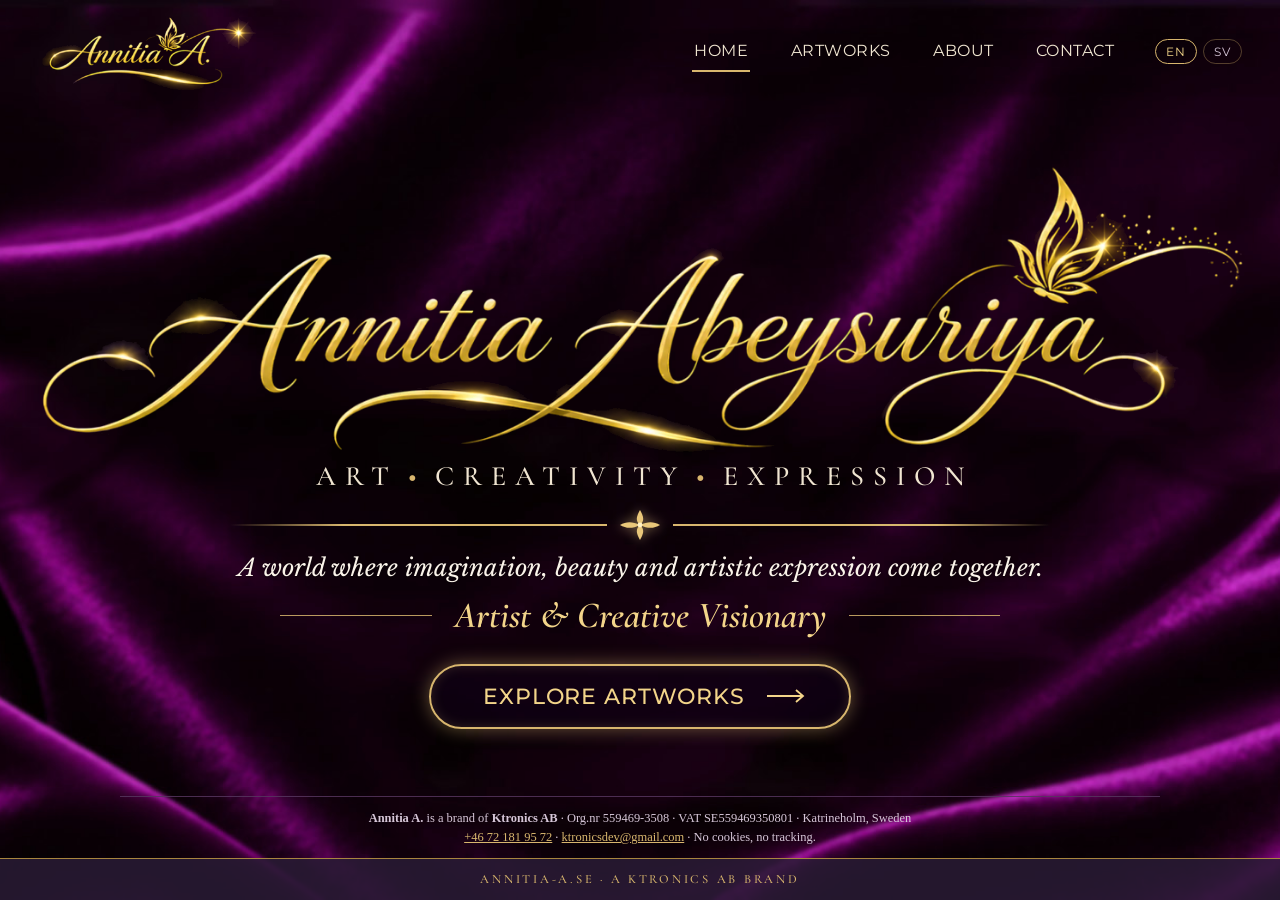
==== commit 37ec52fb: "Fit every page on one screen: no vertical scrollbar The home hero was a full screen tall with the fo" ====
--- a/index.html
+++ b/index.html
@@ -45,17 +45,13 @@
       <div class="orn" aria-hidden="true"><svg viewBox="0 0 46 32"><g fill="#E9C77A"><path d="M23 1 C27 8 27.5 12 23 16 C18.5 12 19 8 23 1Z"/><path d="M23 31 C19 24 18.5 20 23 16 C27.5 20 27 24 23 31Z"/><path d="M3 16 C9 12.5 15 12 23 16 C15 20 9 19.5 3 16Z"/><path d="M43 16 C37 19.5 31 20 23 16 C31 12 37 12.5 43 16Z"/><circle cx="23" cy="16" r="2.4" fill="#FFF1C4"/></g></svg></div>
       <p class="lede" data-en="A world where imagination, beauty and artistic expression come together." data-sv="En värld där fantasi, skönhet och konstnärligt uttryck möts.">A world where imagination, beauty and artistic expression come together.</p>
       <p class="role" data-en="Artist &amp; Creative Visionary" data-sv="Konstnär &amp; kreativ visionär">Artist &amp; Creative Visionary</p>
-      <a class="cta" href="/artworks/"><span data-en="Explore artworks" data-sv="Upptäck verken">Explore artworks</span><svg viewBox="0 0 38 14" aria-hidden="true"><path d="M0 7 H35 M29 1 L36 7 L29 13" fill="none" stroke="#F3D58A" stroke-width="1.8"/></svg></a>
-      <a class="down" href="/about/" aria-label="About Annitia"><svg viewBox="0 0 34 34" aria-hidden="true"><path d="M7 7 L17 16 L27 7 M7 17 L17 26 L27 17" fill="none" stroke="#E9C77A" stroke-width="2.4" stroke-linecap="round" stroke-linejoin="round"/></svg></a>
-    </div>
+      <a class="cta" href="/artworks/"><span data-en="Explore artworks" data-sv="Upptäck verken">Explore artworks</span><svg viewBox="0 0 38 14" aria-hidden="true"><path d="M0 7 H35 M29 1 L36 7 L29 13" fill="none" stroke="#F3D58A" stroke-width="1.8"/></svg></a>    </div>
   </div>
 </main>
 
 <footer class="foot">
-  <p><strong>Annitia A.</strong> <span data-en="is a brand of" data-sv="är ett varumärke som tillhör">is a brand of</span> <strong>Ktronics AB</strong></p>
-  <p>Org.nr 559469-3508 · VAT SE559469350801 · Katrineholm, Sweden</p>
-  <p><a href="tel:+46721819572">+46 72 181 95 72</a> · <a href="mailto:ktronicsdev@gmail.com">ktronicsdev@gmail.com</a></p>
-  <p data-en="No cookies, no tracking." data-sv="Inga kakor, ingen spårning.">No cookies, no tracking.</p>
+  <p><strong>Annitia A.</strong> <span data-en="is a brand of" data-sv="är ett varumärke som tillhör">is a brand of</span> <strong>Ktronics AB</strong> · <span class="nw">Org.nr 559469-3508</span> · <span class="nw">VAT SE559469350801</span> · <span class="nw">Katrineholm, Sweden</span></p>
+  <p><a class="nw" href="tel:+46721819572">+46 72 181 95 72</a> · <a href="mailto:ktronicsdev@gmail.com">ktronicsdev@gmail.com</a> · <span class="nw" data-en="No cookies, no tracking." data-sv="Inga kakor, ingen spårning.">No cookies, no tracking.</span></p>
 </footer>
 <div class="band">annitia-a.se · <span data-en="A Ktronics AB brand" data-sv="Ett varumärke från Ktronics AB">A Ktronics AB brand</span></div>
 
--- a/assets/site.css
+++ b/assets/site.css
@@ -16,6 +16,10 @@
   --sans: "Montserrat", "Segoe UI", Arial, sans-serif;
   --caps: "Cormorant Garamond", Garamond, Georgia, serif;
   --ital: "Libre Baskerville", Georgia, serif;
+  /* every page fits one screen: sizes below scale with the screen height (svh) as well as its width */
+  --pad-y: clamp(6px, 1.6svh, 14px);
+  --logo-w: clamp(120px, min(17vw, 28svh), 250px);
+  --head-h: calc(var(--logo-w) * .348 + 2 * var(--pad-y));
 }
 * { box-sizing: border-box; }
 html { background: #14001a; }
@@ -23,13 +27,14 @@
 body::before { content: ""; position: fixed; inset: 0; z-index: -1; background: url("velvet.jpg") center/cover no-repeat; }
 @media (max-aspect-ratio: 1/1) { body::before { background-image: url("velvet-portrait.jpg"); } }
 main { flex: 1; }
+.home main { display: flex; flex-direction: column; }
 a { color: var(--gold); }
 [hidden] { display: none !important; }
 
 /* header and nav: laid over the hero on the home page, at the top of the other pages */
-.site { position: relative; z-index: 5; display: flex; align-items: center; justify-content: space-between; padding: 14px clamp(16px, 3vw, 40px); }
+.site { position: relative; z-index: 5; display: flex; align-items: center; justify-content: space-between; padding: var(--pad-y) clamp(16px, 3vw, 40px); }
 .home .site { position: absolute; top: 0; left: 0; right: 0; }
-.site .logo { display: block; width: clamp(130px, 17vw, 250px); }
+.site .logo { display: block; width: var(--logo-w); }
 .site .logo img { display: block; width: 100%; height: auto; }
 .nav { display: flex; align-items: center; gap: clamp(18px, 3vw, 44px); }
 .nav a { font-family: var(--sans); font-weight: 400; font-size: 1.02rem; letter-spacing: .03em; text-transform: uppercase; color: var(--ivory); text-decoration: none; padding: 6px 2px; border-bottom: 2px solid transparent; }
@@ -48,49 +53,68 @@
   .lang { padding-top: 12px; }
 }
 
-/* home hero: the name alone in the middle row = the centre of the first screen */
-.hero { min-height: 100svh; display: flex; flex-direction: column; align-items: center; justify-content: center; padding: 104px 16px 28px; text-align: center; }
-.hero h1 { margin: 0; width: min(100%, 1240px, calc((100svh - 450px) * 4.1)); min-width: min(100%, 520px); line-height: 0; }
+/* home hero: fills the screen between the header and the footer, with no scrolling;
+   the name's width follows the screen height so everything under it still fits */
+.hero { flex: 1; display: flex; flex-direction: column; align-items: center; justify-content: center; padding: var(--head-h) 16px clamp(8px, 2svh, 24px); text-align: center; line-height: 1.35; }
+.hero h1 { margin: 0; width: clamp(min(100%, 280px), calc((100svh - 520px) * 4.1), min(100%, 1240px)); line-height: 0; }
 .hero h1 img { width: 100%; height: auto; }
 .hero .under { display: flex; flex-direction: column; align-items: center; width: min(100%, 900px); }
-.caps { margin: 4px 0 0; font-family: var(--caps); font-weight: 500; font-size: clamp(.95rem, 2.3vw, 1.75rem); letter-spacing: .32em; text-transform: uppercase; color: var(--ivory); padding-left: .32em; }
+.caps { margin: 2px 0 0; font-family: var(--caps); font-weight: 500; font-size: clamp(.9rem, min(2.3vw, 3.4svh), 1.75rem); letter-spacing: .32em; text-transform: uppercase; color: var(--ivory); padding-left: .32em; }
 .caps .dot { color: var(--gold); padding: 0 .35em; }
-.orn { display: flex; align-items: center; width: min(100%, 820px); margin: 14px 0 12px; }
+.orn { display: flex; align-items: center; width: min(100%, 820px); margin: clamp(6px, 1.5svh, 14px) 0 clamp(4px, 1.2svh, 12px); }
 .orn::before, .orn::after { content: ""; flex: 1; height: 1.5px; background: linear-gradient(90deg, transparent, var(--gold) 30%, var(--gold)); }
 .orn::after { background: linear-gradient(90deg, var(--gold), var(--gold) 70%, transparent); }
 .orn svg { width: 46px; height: 32px; margin: 0 10px; flex: none; filter: drop-shadow(0 0 6px rgba(243,213,138,.6)); }
-.lede { margin: 0; font-family: var(--ital); font-style: italic; font-size: clamp(.98rem, 1.85vw, 1.5rem); color: #fbf4ea; text-shadow: 0 1px 2px rgba(0,0,0,.5); }
-.role { display: flex; align-items: center; gap: 22px; width: min(100%, 720px); margin: 8px 0 26px; font-family: var(--caps); font-style: italic; font-weight: 600; font-size: clamp(1.35rem, 2.9vw, 2.3rem); color: var(--gold-hi); white-space: nowrap; }
+.lede { margin: 0; font-family: var(--ital); font-style: italic; font-size: clamp(.95rem, min(1.85vw, 2.9svh), 1.5rem); color: #fbf4ea; text-shadow: 0 1px 2px rgba(0,0,0,.5); }
+.role { display: flex; align-items: center; gap: 22px; width: min(100%, 720px); margin: clamp(2px, .8svh, 8px) 0 clamp(10px, 2.6svh, 26px); font-family: var(--caps); font-style: italic; font-weight: 600; font-size: clamp(1.2rem, min(2.9vw, 4.4svh), 2.3rem); color: var(--gold-hi); white-space: nowrap; }
 .role::before, .role::after { content: ""; flex: 1; height: 1.5px; background: var(--gold); opacity: .85; }
-.cta { display: inline-flex; align-items: center; gap: 22px; font-family: var(--sans); font-weight: 500; font-size: clamp(1rem, 1.7vw, 1.35rem); letter-spacing: .04em; text-transform: uppercase; color: var(--gold-hi); text-decoration: none; padding: 16px 44px 16px 52px; border-radius: 999px; border: 2px solid var(--gold); background: rgba(18,0,24,.55); box-shadow: 0 0 18px rgba(216,182,110,.45), inset 0 0 12px rgba(216,182,110,.18); transition: box-shadow .2s, background .2s; }
+.cta { display: inline-flex; align-items: center; gap: 22px; font-family: var(--sans); font-weight: 500; font-size: clamp(.95rem, min(1.7vw, 2.6svh), 1.35rem); letter-spacing: .04em; text-transform: uppercase; color: var(--gold-hi); text-decoration: none; padding: clamp(10px, 1.8svh, 16px) 44px clamp(10px, 1.8svh, 16px) 52px; border-radius: 999px; border: 2px solid var(--gold); background: rgba(18,0,24,.55); box-shadow: 0 0 18px rgba(216,182,110,.45), inset 0 0 12px rgba(216,182,110,.18); transition: box-shadow .2s, background .2s; }
 .cta:hover { background: rgba(41,27,53,.75); box-shadow: 0 0 26px rgba(243,213,138,.7), inset 0 0 14px rgba(216,182,110,.25); }
 .cta svg { width: 38px; height: 14px; }
-.down { display: block; margin-top: 22px; width: 34px; height: 34px; }
 @media (max-width: 560px) {
-  .hero { padding-top: 90px; }
   .caps { letter-spacing: .2em; padding-left: .2em; }
-  .role { gap: 12px; margin-bottom: 20px; }
-  .cta { padding: 13px 26px 13px 32px; gap: 14px; }
+  .role { gap: 12px; }
+  .cta { padding: 12px 26px 12px 32px; gap: 14px; }
 }
 
 /* inner pages: a gold title with the ornament under it, then the text */
-.page-head { text-align: center; padding: clamp(28px, 6vw, 64px) 16px 0; }
-.page-head h1 { margin: 0; font-family: var(--caps); font-weight: 500; font-size: clamp(1.9rem, 5.4vw, 3.4rem); line-height: 1.2; letter-spacing: .24em; padding-left: .24em; text-transform: uppercase; color: var(--gold-hi); text-shadow: 0 0 18px rgba(243,213,138,.35); }
-.page-head .orn { width: min(100%, 520px); margin: 14px auto 0; }
-.wrap { max-width: 860px; margin: 0 auto; padding: 0 16px 24px; }
-section { padding: 44px 0; border-top: 1px solid var(--line); }
-section:first-child { border-top: 0; padding-top: 28px; }
-h2 { font-family: var(--caps); font-weight: 500; font-size: clamp(1.4rem, 3vw, 1.9rem); letter-spacing: .22em; text-transform: uppercase; margin: 0 0 14px; color: var(--gold); }
+.page-head { text-align: center; padding: clamp(6px, 3svh, 56px) 16px 0; }
+.page-head h1 { margin: 0; font-family: var(--caps); font-weight: 500; font-size: clamp(1.7rem, min(5.4vw, 7svh), 3.4rem); line-height: 1.2; letter-spacing: .24em; padding-left: .24em; text-transform: uppercase; color: var(--gold-hi); text-shadow: 0 0 18px rgba(243,213,138,.35); }
+.page-head .orn { width: min(100%, 520px); margin: clamp(6px, 1.4svh, 14px) auto 0; }
+.wrap { max-width: 860px; margin: 0 auto; padding: 0 16px clamp(8px, 2svh, 24px); }
+section { padding: clamp(12px, 3.6svh, 44px) 0; border-top: 1px solid var(--line); }
+section:first-child { border-top: 0; padding-top: clamp(8px, 2.6svh, 28px); }
+/* contact: the launch-list card and "Write or call" side by side on wide screens */
+@media (min-width: 900px) {
+  .wrap.duo { max-width: 1040px; display: grid; grid-template-columns: 3fr 2fr; gap: 0 48px; align-items: start; }
+  .wrap.duo section { border-top: 0; padding-top: clamp(8px, 2.6svh, 28px); }
+}
+/* narrow screens: "Write or call" repeats the footer just below it, so the footer carries it */
+@media (max-width: 899px) { .wrap.duo .alt { display: none; } }
+@media (max-width: 560px) {
+  section { padding: clamp(8px, 2.4svh, 44px) 0; }
+  section p { line-height: 1.5; font-size: clamp(.9rem, 2.2svh, 1.06rem); }
+}
+/* short phones (iPhone SE size): the band repeats the footer's first line, so it goes */
+@media (max-width: 560px) and (max-height: 780px) {
+  .band { display: none; }
+  section p { line-height: 1.45; }
+  .page-head .orn { margin-top: 4px; }
+}
+h2 { font-family: var(--caps); font-weight: 500; font-size: clamp(1.4rem, 3vw, 1.9rem); letter-spacing: .22em; text-transform: uppercase; margin: 0 0 clamp(6px, 1.4svh, 14px); color: var(--gold); }
 section p { font-size: 1.06rem; color: var(--ivory); }
 .page-lede { font-family: var(--ital); font-style: italic; font-size: clamp(1.05rem, 2vw, 1.3rem) !important; color: #fbf4ea !important; text-align: center; }
-.card { background: rgba(41,27,53,.84); border: 1px solid rgba(216,182,110,.35); border-radius: 12px; padding: 22px; }
+.card { background: rgba(41,27,53,.84); border: 1px solid rgba(216,182,110,.35); border-radius: 12px; padding: clamp(14px, 2.4svh, 22px); }
+.card > :first-child { margin-top: 0; }
+.card > :last-child { margin-bottom: 0; }
 form { display: flex; flex-direction: column; gap: 10px; }
 label { font-size: .95rem; }
 input[type=email] { font: inherit; padding: 12px; border-radius: 8px; border: 1px solid var(--line); background: rgba(18,0,24,.6); color: var(--ivory); width: 100%; }
 .btn { font-family: var(--sans); font-weight: 500; letter-spacing: .04em; text-transform: uppercase; font-size: .95rem; cursor: pointer; color: var(--plum); background: linear-gradient(180deg, var(--gold-hi), var(--gold)); border: 0; border-radius: 999px; padding: 13px 18px; }
 .small { font-size: .82rem !important; color: var(--muted) !important; }
 
-/* footer and bottom band, the same on every page */
-.foot { width: 100%; max-width: 860px; margin: 0 auto; padding: 32px 16px 44px; font-size: .85rem; color: var(--muted); border-top: 1px solid var(--line); }
-.foot p { margin: 4px 0; }
-.band { padding: 22px 16px; text-align: center; border-top: 1px solid #a8853f; background: rgba(41,27,53,.86); font-family: var(--caps); font-weight: 500; letter-spacing: .26em; text-transform: uppercase; font-size: .95rem; color: var(--gold); }
+/* footer and bottom band, the same on every page: two short lines, so the page still fits one screen */
+.foot { width: 100%; max-width: 1040px; margin: 0 auto; padding: clamp(6px, 1.4svh, 12px) 16px; font-size: .78rem; line-height: 1.5; text-align: center; color: var(--muted); border-top: 1px solid var(--line); }
+.foot p { margin: 0; }
+.foot .nw { white-space: nowrap; }
+.band { padding: clamp(6px, 1.2svh, 10px) 16px; text-align: center; border-top: 1px solid #a8853f; background: rgba(41,27,53,.86); font-family: var(--caps); font-weight: 500; letter-spacing: .22em; text-transform: uppercase; font-size: .78rem; color: var(--gold); }
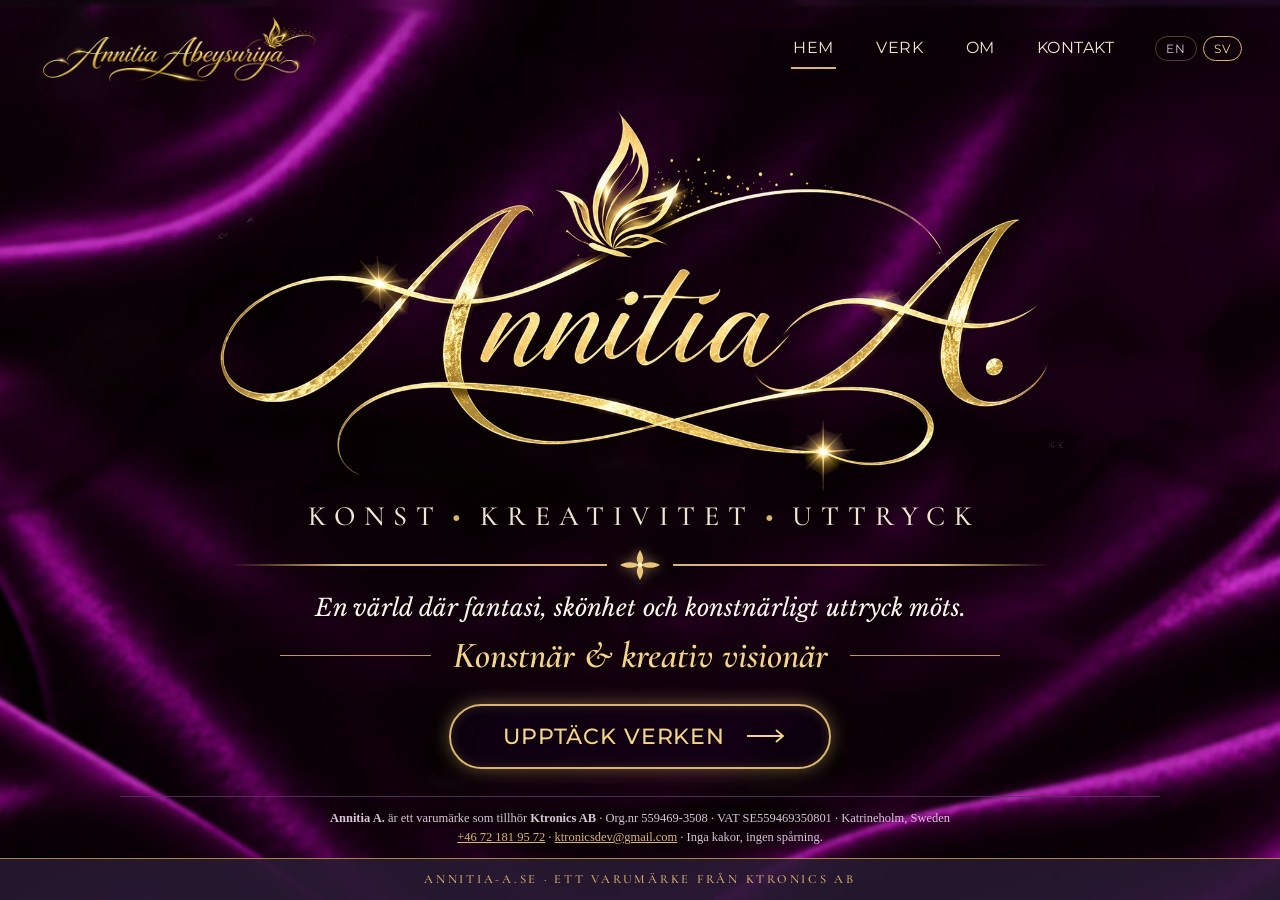
==== commit 86a6d7ed: "Swedish by default; "Annitia A." in the middle, the artist's name top left - Swedish is the default " ====
--- a/index.html
+++ b/index.html
@@ -1,17 +1,93 @@
 <!doctype html>
-<html lang="en">
+<html lang="sv">
 <head>
 <meta charset="utf-8">
 <meta name="viewport" content="width=device-width, initial-scale=1">
 <meta name="theme-color" content="#291B35">
-<title>Annitia A. | Annitia Abeysuriya, artist</title>
-<meta name="description" content="Annitia A. is the art brand of Annitia Abeysuriya: art, creativity, expression. Original art, calligraphy and hand-made pieces, each one signed. The first collection is on its way. A brand of Ktronics AB, Sweden.">
+<title data-en="Annitia A. | Annitia Abeysuriya, artist" data-sv="Annitia A. | Annitia Abeysuriya, konstnär">Annitia A. | Annitia Abeysuriya, konstnär</title>
+<meta name="description" content="Annitia A. är konstvarumärket för Annitia Abeysuriya: konst, kreativitet, uttryck. Originalkonst, kalligrafi och handgjorda verk, alla signerade. Den första kollektionen är på väg. Ett varumärke från Ktronics AB, Sverige.">
 <meta property="og:url" content="https://annitia-a.se/">
 <link rel="canonical" href="https://annitia-a.se/">
-<link rel="preload" href="/assets/name.webp" as="image" type="image/webp">
-<meta property="og:title" content="Annitia A. | Annitia Abeysuriya, artist">
-<meta property="og:description" content="Art · Creativity · Expression. A world where imagination, beauty and artistic expression come together.">
+<link rel="preload" href="/assets/annitia-a.webp" as="image" type="image/webp">
+<script type="application/ld+json">
+{
+ "@context": "https://schema.org",
+ "@graph": [
+  {
+   "@type": "WebSite",
+   "@id": "https://annitia-a.se/#website",
+   "url": "https://annitia-a.se/",
+   "name": "Annitia A.",
+   "alternateName": [
+    "Annitia-A",
+    "annitia-a.se"
+   ],
+   "inLanguage": [
+    "en",
+    "sv"
+   ],
+   "about": {
+    "@id": "https://annitia-a.se/#brand"
+   },
+   "publisher": {
+    "@id": "https://annitia-a.se/#ktronics"
+   }
+  },
+  {
+   "@type": "Brand",
+   "@id": "https://annitia-a.se/#brand",
+   "name": "Annitia A.",
+   "alternateName": [
+    "Annitia-A",
+    "Annitia Abeysuriya"
+   ],
+   "url": "https://annitia-a.se/",
+   "logo": "https://annitia-a.se/assets/logo-a.webp",
+   "slogan": "Art · Creativity · Expression",
+   "description": "Annitia A. (also written Annitia-A) is the art brand and signature of the fine artist Annitia Abeysuriya; the A. stands for Abeysuriya. Original art, calligraphy and hand-made pieces, each one signed. A brand of Ktronics AB, Katrineholm, Sweden."
+  },
+  {
+   "@type": "Person",
+   "@id": "https://annitia-a.se/#artist",
+   "name": "Annitia Abeysuriya",
+   "alternateName": [
+    "Annitia A.",
+    "Annitia-A"
+   ],
+   "jobTitle": "Artist",
+   "description": "Fine artist. Her work begins by hand and ends with her signature, Annitia A.",
+   "url": "https://annitia-a.se/about/"
+  },
+  {
+   "@type": "Organization",
+   "@id": "https://annitia-a.se/#ktronics",
+   "name": "Ktronics AB",
+   "legalName": "Ktronics AB",
+   "url": "https://ktronics.se/",
+   "vatID": "SE559469350801",
+   "identifier": {
+    "@type": "PropertyValue",
+    "propertyID": "Swedish organisation number",
+    "value": "559469-3508"
+   },
+   "address": {
+    "@type": "PostalAddress",
+    "addressLocality": "Katrineholm",
+    "addressCountry": "SE"
+   },
+   "email": "ktronicsdev@gmail.com",
+   "telephone": "+46721819572",
+   "brand": {
+    "@id": "https://annitia-a.se/#brand"
+   }
+  }
+ ]
+}
+</script>
+<meta property="og:title" content="Annitia A. | Annitia Abeysuriya, konstnär">
+<meta property="og:description" content="Konst · Kreativitet · Uttryck. En värld där fantasi, skönhet och konstnärligt uttryck möts.">
 <meta property="og:type" content="website">
+<meta property="og:site_name" content="Annitia A.">
 <meta property="og:image" content="https://annitia-a.se/assets/og.jpg">
 <meta property="og:image:width" content="1200">
 <meta property="og:image:height" content="630">
@@ -23,37 +99,37 @@
 <body class="home">
 <!-- Generated by _src/build.py from _src/pages/home.html; edit that file and rebuild -->
 <header class="site">
-  <a class="logo" href="/" aria-label="Annitia A., home"><img src="/assets/logo-a.webp" width="345" height="120" alt="Annitia A."></a>
+  <a class="logo" href="/" aria-label="Annitia Abeysuriya"><img src="/assets/name-sm.webp" width="640" height="156" alt="Annitia Abeysuriya"></a>
   <button class="menu-btn" type="button" aria-label="Menu" aria-expanded="false" aria-controls="nav"><span></span><span></span><span></span></button>
   <nav class="nav" id="nav">
-    <a href="/" aria-current="page" data-en="Home" data-sv="Hem">Home</a>
-    <a href="/artworks/" data-en="Artworks" data-sv="Verk">Artworks</a>
-    <a href="/about/" data-en="About" data-sv="Om">About</a>
-    <a href="/contact/" data-en="Contact" data-sv="Kontakt">Contact</a>
+    <a href="/" aria-current="page" data-en="Home" data-sv="Hem">Hem</a>
+    <a href="/artworks/" data-en="Artworks" data-sv="Verk">Verk</a>
+    <a href="/about/" data-en="About" data-sv="Om">Om</a>
+    <a href="/contact/" data-en="Contact" data-sv="Kontakt">Kontakt</a>
     <div class="lang" role="group" aria-label="Language">
-      <button type="button" id="b-en" aria-pressed="true">EN</button>
-      <button type="button" id="b-sv" aria-pressed="false">SV</button>
+      <button type="button" id="b-en" aria-pressed="false">EN</button>
+      <button type="button" id="b-sv" aria-pressed="true">SV</button>
     </div>
   </nav>
 </header>
 
 <main>
   <div class="hero">
-    <h1><img src="/assets/name.webp" width="1445" height="353" alt="Annitia Abeysuriya" fetchpriority="high"></h1>
+    <h1><img src="/assets/annitia-a.webp" width="1396" height="636" alt="Annitia A." fetchpriority="high"></h1>
     <div class="under">
-      <p class="caps"><span data-en="Art" data-sv="Konst">Art</span><span class="dot">•</span><span data-en="Creativity" data-sv="Kreativitet">Creativity</span><span class="dot">•</span><span data-en="Expression" data-sv="Uttryck">Expression</span></p>
+      <p class="caps"><span data-en="Art" data-sv="Konst">Konst</span><span class="dot">•</span><span data-en="Creativity" data-sv="Kreativitet">Kreativitet</span><span class="dot">•</span><span data-en="Expression" data-sv="Uttryck">Uttryck</span></p>
       <div class="orn" aria-hidden="true"><svg viewBox="0 0 46 32"><g fill="#E9C77A"><path d="M23 1 C27 8 27.5 12 23 16 C18.5 12 19 8 23 1Z"/><path d="M23 31 C19 24 18.5 20 23 16 C27.5 20 27 24 23 31Z"/><path d="M3 16 C9 12.5 15 12 23 16 C15 20 9 19.5 3 16Z"/><path d="M43 16 C37 19.5 31 20 23 16 C31 12 37 12.5 43 16Z"/><circle cx="23" cy="16" r="2.4" fill="#FFF1C4"/></g></svg></div>
-      <p class="lede" data-en="A world where imagination, beauty and artistic expression come together." data-sv="En värld där fantasi, skönhet och konstnärligt uttryck möts.">A world where imagination, beauty and artistic expression come together.</p>
-      <p class="role" data-en="Artist &amp; Creative Visionary" data-sv="Konstnär &amp; kreativ visionär">Artist &amp; Creative Visionary</p>
-      <a class="cta" href="/artworks/"><span data-en="Explore artworks" data-sv="Upptäck verken">Explore artworks</span><svg viewBox="0 0 38 14" aria-hidden="true"><path d="M0 7 H35 M29 1 L36 7 L29 13" fill="none" stroke="#F3D58A" stroke-width="1.8"/></svg></a>    </div>
+      <p class="lede" data-en="A world where imagination, beauty and artistic expression come together." data-sv="En värld där fantasi, skönhet och konstnärligt uttryck möts.">En värld där fantasi, skönhet och konstnärligt uttryck möts.</p>
+      <p class="role" data-en="Artist &amp; Creative Visionary" data-sv="Konstnär &amp; kreativ visionär">Konstnär &amp; kreativ visionär</p>
+      <a class="cta" href="/artworks/"><span data-en="Explore artworks" data-sv="Upptäck verken">Upptäck verken</span><svg viewBox="0 0 38 14" aria-hidden="true"><path d="M0 7 H35 M29 1 L36 7 L29 13" fill="none" stroke="#F3D58A" stroke-width="1.8"/></svg></a>    </div>
   </div>
 </main>
 
 <footer class="foot">
-  <p><strong>Annitia A.</strong> <span data-en="is a brand of" data-sv="är ett varumärke som tillhör">is a brand of</span> <strong>Ktronics AB</strong> · <span class="nw">Org.nr 559469-3508</span> · <span class="nw">VAT SE559469350801</span> · <span class="nw">Katrineholm, Sweden</span></p>
-  <p><a class="nw" href="tel:+46721819572">+46 72 181 95 72</a> · <a href="mailto:ktronicsdev@gmail.com">ktronicsdev@gmail.com</a> · <span class="nw" data-en="No cookies, no tracking." data-sv="Inga kakor, ingen spårning.">No cookies, no tracking.</span></p>
+  <p><strong>Annitia A.</strong> <span data-en="is a brand of" data-sv="är ett varumärke som tillhör">är ett varumärke som tillhör</span> <strong>Ktronics AB</strong> · <span class="nw">Org.nr 559469-3508</span> · <span class="nw">VAT SE559469350801</span> · <span class="nw">Katrineholm, Sweden</span></p>
+  <p><a class="nw" href="tel:+46721819572">+46 72 181 95 72</a> · <a href="mailto:ktronicsdev@gmail.com">ktronicsdev@gmail.com</a> · <span class="nw" data-en="No cookies, no tracking." data-sv="Inga kakor, ingen spårning.">Inga kakor, ingen spårning.</span></p>
 </footer>
-<div class="band">annitia-a.se · <span data-en="A Ktronics AB brand" data-sv="Ett varumärke från Ktronics AB">A Ktronics AB brand</span></div>
+<div class="band">annitia-a.se · <span data-en="A Ktronics AB brand" data-sv="Ett varumärke från Ktronics AB">Ett varumärke från Ktronics AB</span></div>
 
 <script src="/assets/site.js"></script>
 </body>
--- a/assets/site.css
+++ b/assets/site.css
@@ -18,8 +18,9 @@
   --ital: "Libre Baskerville", Georgia, serif;
   /* every page fits one screen: sizes below scale with the screen height (svh) as well as its width */
   --pad-y: clamp(6px, 1.6svh, 14px);
-  --logo-w: clamp(120px, min(17vw, 28svh), 250px);
-  --head-h: calc(var(--logo-w) * .348 + 2 * var(--pad-y));
+  --logo-w: clamp(170px, min(22vw, 38svh), 330px); /* header: the artist's name, image aspect 4.1 */
+  --head-h: calc(var(--logo-w) * .244 + 2 * var(--pad-y));
+  --name-h: clamp(90px, calc(100svh - 510px), 440px); /* home: the brand signature, image aspect 2.195 */
 }
 * { box-sizing: border-box; }
 html { background: #14001a; }
@@ -56,7 +57,7 @@
 /* home hero: fills the screen between the header and the footer, with no scrolling;
    the name's width follows the screen height so everything under it still fits */
 .hero { flex: 1; display: flex; flex-direction: column; align-items: center; justify-content: center; padding: var(--head-h) 16px clamp(8px, 2svh, 24px); text-align: center; line-height: 1.35; }
-.hero h1 { margin: 0; width: clamp(min(100%, 280px), calc((100svh - 520px) * 4.1), min(100%, 1240px)); line-height: 0; }
+.hero h1 { margin: 0; width: min(100%, calc(var(--name-h) * 2.195)); line-height: 0; }
 .hero h1 img { width: 100%; height: auto; }
 .hero .under { display: flex; flex-direction: column; align-items: center; width: min(100%, 900px); }
 .caps { margin: 2px 0 0; font-family: var(--caps); font-weight: 500; font-size: clamp(.9rem, min(2.3vw, 3.4svh), 1.75rem); letter-spacing: .32em; text-transform: uppercase; color: var(--ivory); padding-left: .32em; }
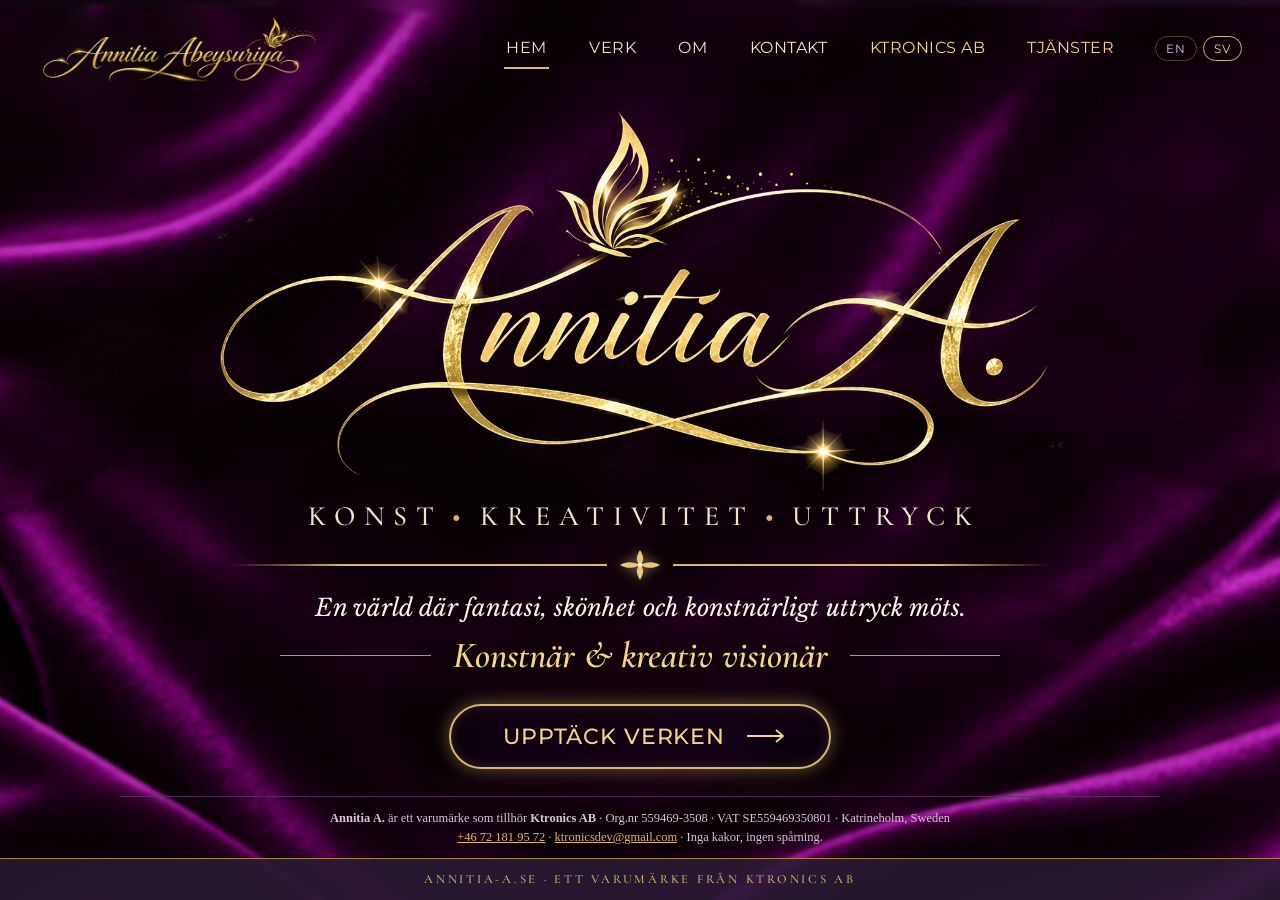
==== commit 2f30d4bc: "annitia-a.se: Ktronics AB and Services menu items, nowrap nav" ====
--- a/index.html
+++ b/index.html
@@ -93,7 +93,10 @@
 <meta property="og:image:height" content="630">
 <meta name="twitter:card" content="summary_large_image">
 <link rel="preload" href="/assets/fonts/cormorant-garamond-latin-500-normal.woff2" as="font" type="font/woff2" crossorigin>
+<link rel="icon" href="/favicon.ico" sizes="48x48">
 <link rel="icon" href="/assets/favicon.svg" type="image/svg+xml">
+<link rel="icon" href="/assets/favicon-192.png" type="image/png" sizes="192x192">
+<link rel="apple-touch-icon" href="/assets/apple-touch-icon.png">
 <link rel="stylesheet" href="/assets/site.css">
 </head>
 <body class="home">
@@ -106,6 +109,8 @@
     <a href="/artworks/" data-en="Artworks" data-sv="Verk">Verk</a>
     <a href="/about/" data-en="About" data-sv="Om">Om</a>
     <a href="/contact/" data-en="Contact" data-sv="Kontakt">Kontakt</a>
+    <a class="ext" href="https://ktronics.se/" data-en="Ktronics AB" data-sv="Ktronics AB" rel="noopener">Ktronics AB</a>
+    <a class="ext" href="https://ktronics.se/services/" data-en="Services" data-sv="Tjänster" rel="noopener">Tjänster</a>
     <div class="lang" role="group" aria-label="Language">
       <button type="button" id="b-en" aria-pressed="false">EN</button>
       <button type="button" id="b-sv" aria-pressed="true">SV</button>
--- a/assets/site.css
+++ b/assets/site.css
@@ -40,12 +40,15 @@
 .nav { display: flex; align-items: center; gap: clamp(18px, 3vw, 44px); }
 .nav a { font-family: var(--sans); font-weight: 400; font-size: 1.02rem; letter-spacing: .03em; text-transform: uppercase; color: var(--ivory); text-decoration: none; padding: 6px 2px; border-bottom: 2px solid transparent; }
 .nav a:hover, .nav a[aria-current="page"] { border-bottom-color: var(--gold); }
+.nav a { white-space: nowrap; }
+.nav a.ext { color: var(--gold-hi); }
+.nav a.ext:first-of-type { margin-left: 0; }
 .lang { display: flex; gap: 6px; }
 .lang button { font-family: var(--sans); font-size: .75rem; letter-spacing: .08em; background: none; color: var(--muted); border: 1px solid rgba(216,182,110,.35); border-radius: 999px; padding: 4px 10px; cursor: pointer; }
 .lang button[aria-pressed="true"] { color: var(--gold-hi); border-color: var(--gold); }
 .menu-btn { display: none; background: none; border: 0; padding: 8px; cursor: pointer; }
 .menu-btn span { display: block; width: 28px; height: 2px; margin: 6px 0; background: var(--ivory); }
-@media (max-width: 820px) {
+@media (max-width: 1000px) {
   .menu-btn { display: block; }
   .nav { display: none; position: absolute; top: 100%; right: 12px; left: 12px; flex-direction: column; align-items: stretch; gap: 0; padding: 10px 18px 16px; background: rgba(28,4,36,.96); border: 1px solid rgba(216,182,110,.35); border-radius: 12px; }
   .nav.open { display: flex; }
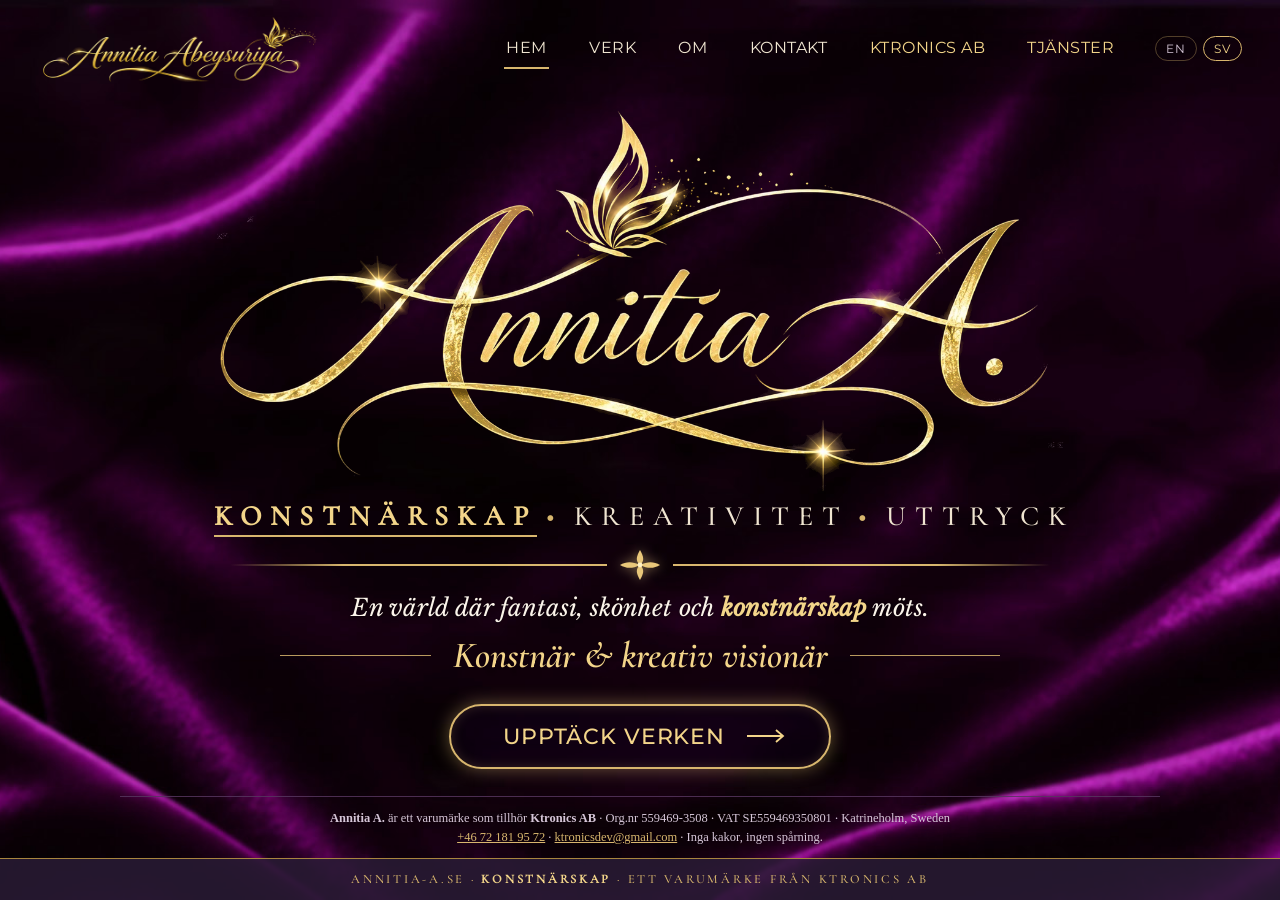
==== commit 19444d47: "Highlight Artistry (Konstnärskap) in the tagline, lede, band and search text" ====
--- a/index.html
+++ b/index.html
@@ -5,7 +5,7 @@
 <meta name="viewport" content="width=device-width, initial-scale=1">
 <meta name="theme-color" content="#291B35">
 <title data-en="Annitia A. | Annitia Abeysuriya, artist" data-sv="Annitia A. | Annitia Abeysuriya, konstnär">Annitia A. | Annitia Abeysuriya, konstnär</title>
-<meta name="description" content="Annitia A. är konstvarumärket för Annitia Abeysuriya: konst, kreativitet, uttryck. Originalkonst, kalligrafi och handgjorda verk, alla signerade. Den första kollektionen är på väg. Ett varumärke från Ktronics AB, Sverige.">
+<meta name="description" content="Annitia A. är konstvarumärket för Annitia Abeysuriya: konstnärskap, kreativitet, uttryck. Originalkonst, kalligrafi och handgjorda verk, alla signerade. Den första kollektionen är på väg. Ett varumärke från Ktronics AB, Sverige.">
 <meta property="og:url" content="https://annitia-a.se/">
 <link rel="canonical" href="https://annitia-a.se/">
 <link rel="preload" href="/assets/annitia-a.webp" as="image" type="image/webp">
@@ -43,7 +43,7 @@
    ],
    "url": "https://annitia-a.se/",
    "logo": "https://annitia-a.se/assets/logo-a.webp",
-   "slogan": "Art · Creativity · Expression",
+   "slogan": "Artistry · Creativity · Expression",
    "description": "Annitia A. (also written Annitia-A) is the art brand and signature of the fine artist Annitia Abeysuriya; the A. stands for Abeysuriya. Original art, calligraphy and hand-made pieces, each one signed. A brand of Ktronics AB, Katrineholm, Sweden."
   },
   {
@@ -85,7 +85,7 @@
 }
 </script>
 <meta property="og:title" content="Annitia A. | Annitia Abeysuriya, konstnär">
-<meta property="og:description" content="Konst · Kreativitet · Uttryck. En värld där fantasi, skönhet och konstnärligt uttryck möts.">
+<meta property="og:description" content="Konstnärskap · Kreativitet · Uttryck. En värld där fantasi, skönhet och konstnärskap möts.">
 <meta property="og:type" content="website">
 <meta property="og:site_name" content="Annitia A.">
 <meta property="og:image" content="https://annitia-a.se/assets/og.jpg">
@@ -122,9 +122,9 @@
   <div class="hero">
     <h1><img src="/assets/annitia-a.webp" width="1396" height="636" alt="Annitia A." fetchpriority="high"></h1>
     <div class="under">
-      <p class="caps"><span data-en="Art" data-sv="Konst">Konst</span><span class="dot">•</span><span data-en="Creativity" data-sv="Kreativitet">Kreativitet</span><span class="dot">•</span><span data-en="Expression" data-sv="Uttryck">Uttryck</span></p>
+      <p class="caps"><span class="hl" data-en="Artistry" data-sv="Konstnärskap">Konstnärskap</span><span class="dot">•</span><span data-en="Creativity" data-sv="Kreativitet">Kreativitet</span><span class="dot">•</span><span data-en="Expression" data-sv="Uttryck">Uttryck</span></p>
       <div class="orn" aria-hidden="true"><svg viewBox="0 0 46 32"><g fill="#E9C77A"><path d="M23 1 C27 8 27.5 12 23 16 C18.5 12 19 8 23 1Z"/><path d="M23 31 C19 24 18.5 20 23 16 C27.5 20 27 24 23 31Z"/><path d="M3 16 C9 12.5 15 12 23 16 C15 20 9 19.5 3 16Z"/><path d="M43 16 C37 19.5 31 20 23 16 C31 12 37 12.5 43 16Z"/><circle cx="23" cy="16" r="2.4" fill="#FFF1C4"/></g></svg></div>
-      <p class="lede" data-en="A world where imagination, beauty and artistic expression come together." data-sv="En värld där fantasi, skönhet och konstnärligt uttryck möts.">En värld där fantasi, skönhet och konstnärligt uttryck möts.</p>
+      <p class="lede" data-en="A world where imagination, beauty and <strong class='hl'>artistry</strong> come together." data-sv="En värld där fantasi, skönhet och <strong class='hl'>konstnärskap</strong> möts.">En värld där fantasi, skönhet och <strong class='hl'>konstnärskap</strong> möts.</p>
       <p class="role" data-en="Artist &amp; Creative Visionary" data-sv="Konstnär &amp; kreativ visionär">Konstnär &amp; kreativ visionär</p>
       <a class="cta" href="/artworks/"><span data-en="Explore artworks" data-sv="Upptäck verken">Upptäck verken</span><svg viewBox="0 0 38 14" aria-hidden="true"><path d="M0 7 H35 M29 1 L36 7 L29 13" fill="none" stroke="#F3D58A" stroke-width="1.8"/></svg></a>    </div>
   </div>
@@ -134,7 +134,7 @@
   <p><strong>Annitia A.</strong> <span data-en="is a brand of" data-sv="är ett varumärke som tillhör">är ett varumärke som tillhör</span> <strong>Ktronics AB</strong> · <span class="nw">Org.nr 559469-3508</span> · <span class="nw">VAT SE559469350801</span> · <span class="nw">Katrineholm, Sweden</span></p>
   <p><a class="nw" href="tel:+46721819572">+46 72 181 95 72</a> · <a href="mailto:ktronicsdev@gmail.com">ktronicsdev@gmail.com</a> · <span class="nw" data-en="No cookies, no tracking." data-sv="Inga kakor, ingen spårning.">Inga kakor, ingen spårning.</span></p>
 </footer>
-<div class="band">annitia-a.se · <span data-en="A Ktronics AB brand" data-sv="Ett varumärke från Ktronics AB">Ett varumärke från Ktronics AB</span></div>
+<div class="band">annitia-a.se · <span class="hl" data-en="Artistry" data-sv="Konstnärskap">Konstnärskap</span> · <span data-en="A Ktronics AB brand" data-sv="Ett varumärke från Ktronics AB">Ett varumärke från Ktronics AB</span></div>
 
 <script src="/assets/site.js"></script>
 </body>
--- a/assets/site.css
+++ b/assets/site.css
@@ -65,6 +65,9 @@
 .hero .under { display: flex; flex-direction: column; align-items: center; width: min(100%, 900px); }
 .caps { margin: 2px 0 0; font-family: var(--caps); font-weight: 500; font-size: clamp(.9rem, min(2.3vw, 3.4svh), 1.75rem); letter-spacing: .32em; text-transform: uppercase; color: var(--ivory); padding-left: .32em; }
 .caps .dot { color: var(--gold); padding: 0 .35em; }
+.hl { color: var(--gold-hi); font-weight: 700; }
+.caps .hl { border-bottom: 2px solid var(--gold); padding-bottom: 2px; }
+.lede .hl { font-style: normal; font-weight: 600; }
 .orn { display: flex; align-items: center; width: min(100%, 820px); margin: clamp(6px, 1.5svh, 14px) 0 clamp(4px, 1.2svh, 12px); }
 .orn::before, .orn::after { content: ""; flex: 1; height: 1.5px; background: linear-gradient(90deg, transparent, var(--gold) 30%, var(--gold)); }
 .orn::after { background: linear-gradient(90deg, var(--gold), var(--gold) 70%, transparent); }
@@ -122,3 +125,9 @@
 .foot p { margin: 0; }
 .foot .nw { white-space: nowrap; }
 .band { padding: clamp(6px, 1.2svh, 10px) 16px; text-align: center; border-top: 1px solid #a8853f; background: rgba(41,27,53,.86); font-family: var(--caps); font-weight: 500; letter-spacing: .22em; text-transform: uppercase; font-size: .78rem; color: var(--gold); }
+
+/* "Konstnärskap" is long: keep the tagline inside a phone screen */
+@media (max-width: 480px) {
+  .caps { letter-spacing: .1em; padding-left: .1em; font-size: clamp(.7rem, 3.6vw, .9rem); white-space: nowrap; }
+  .caps .dot { padding: 0 .25em; }
+}
